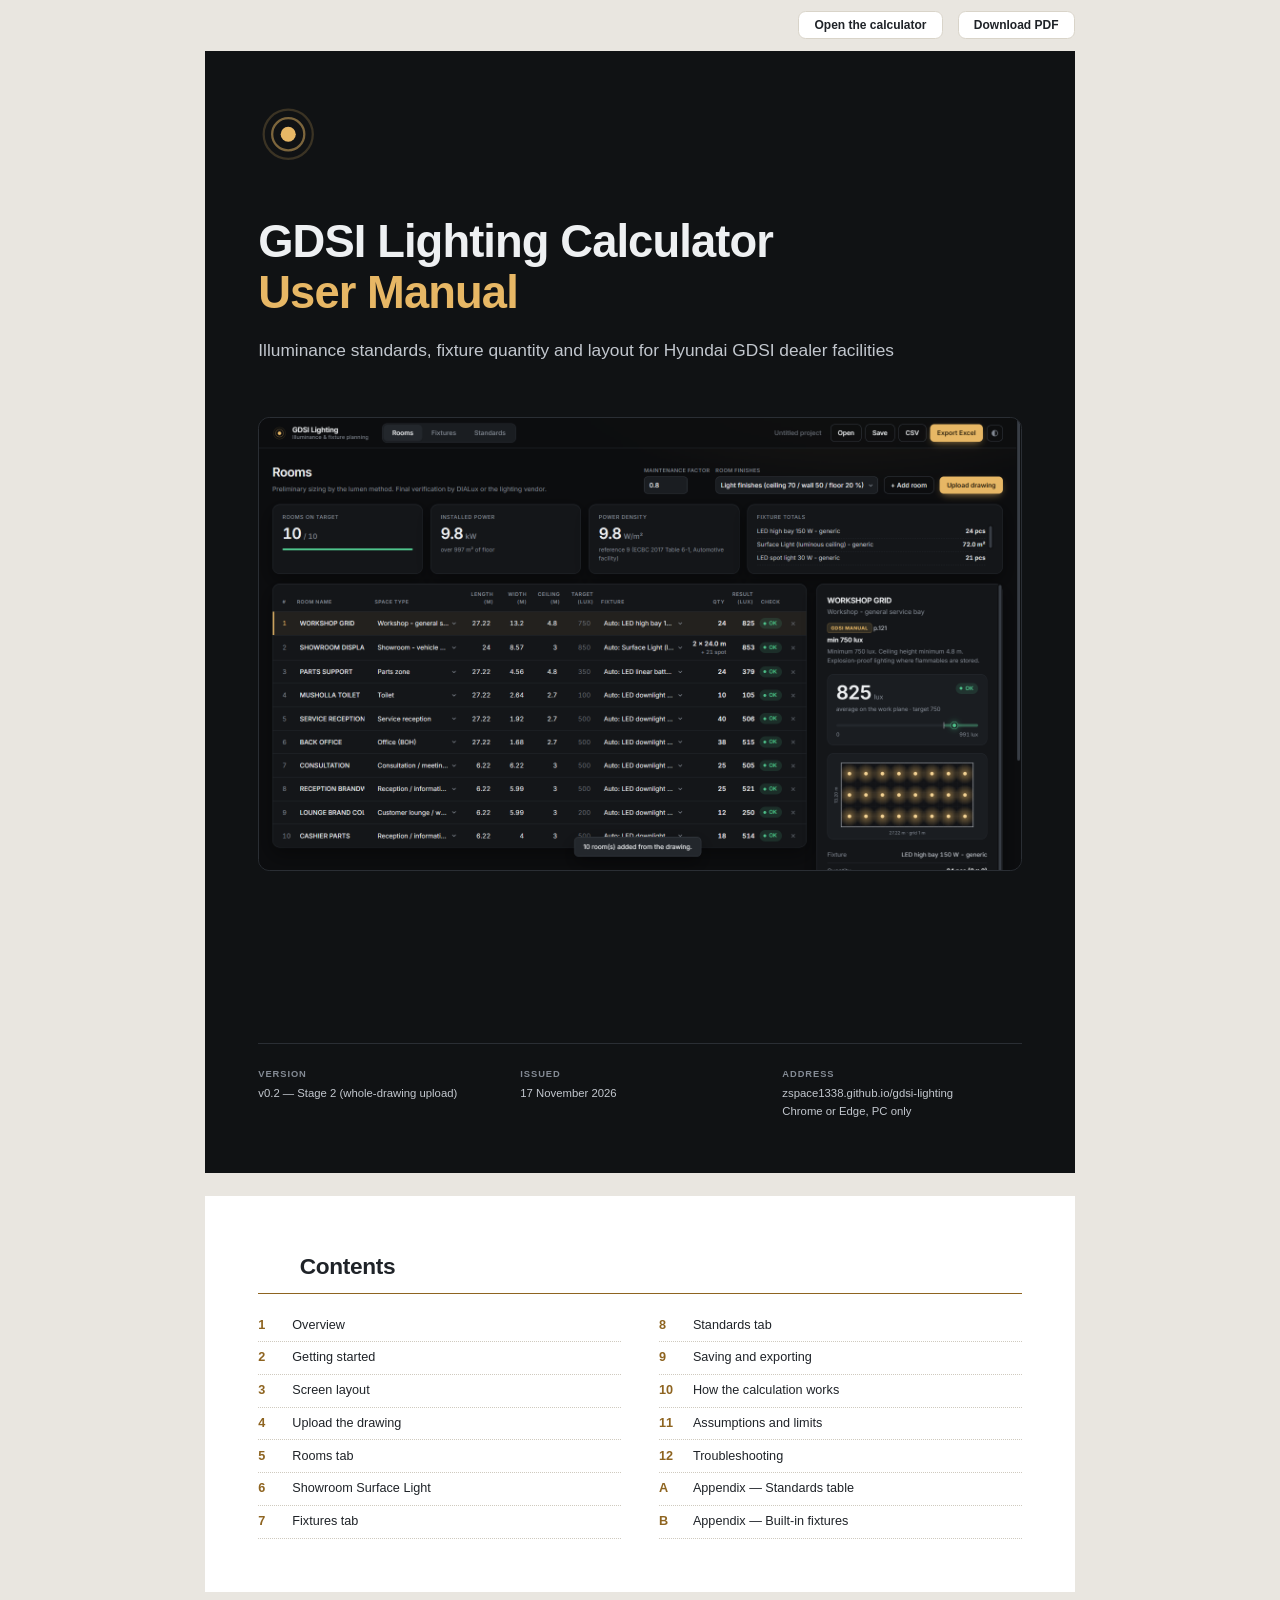
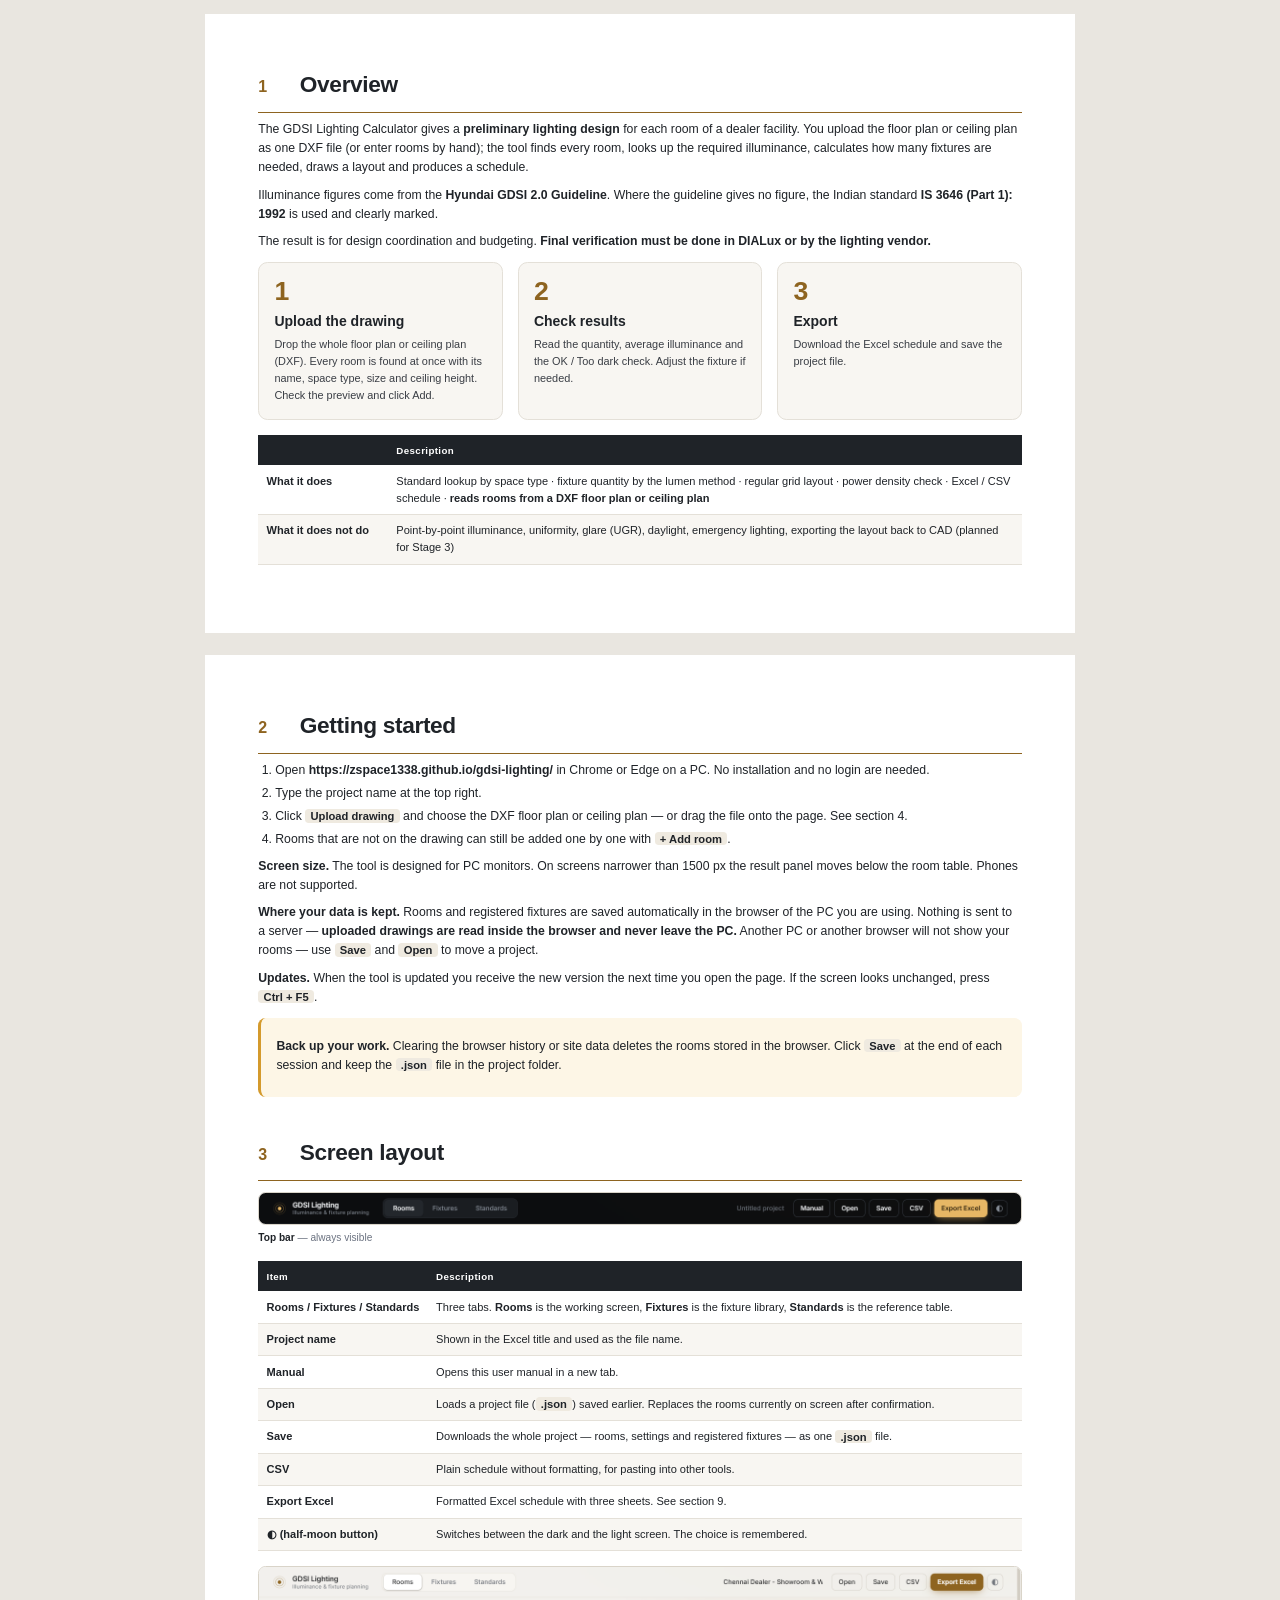
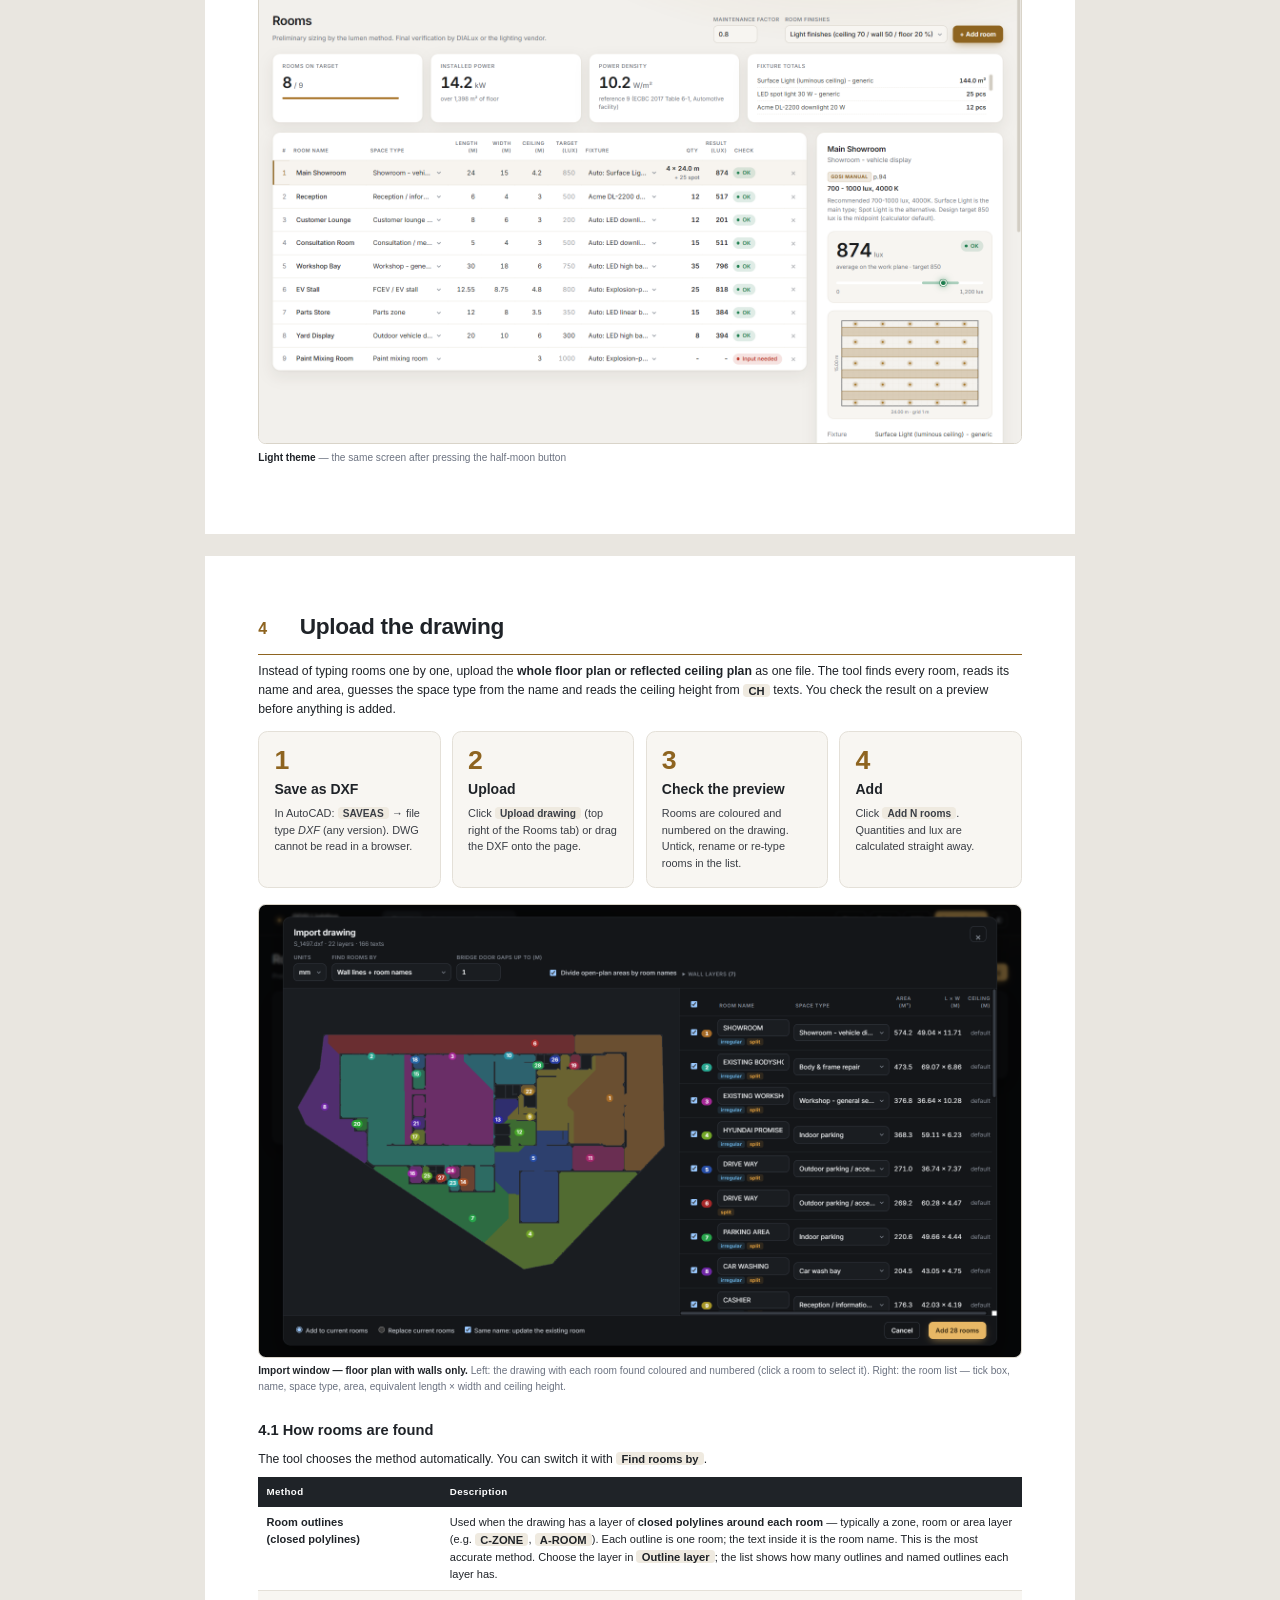
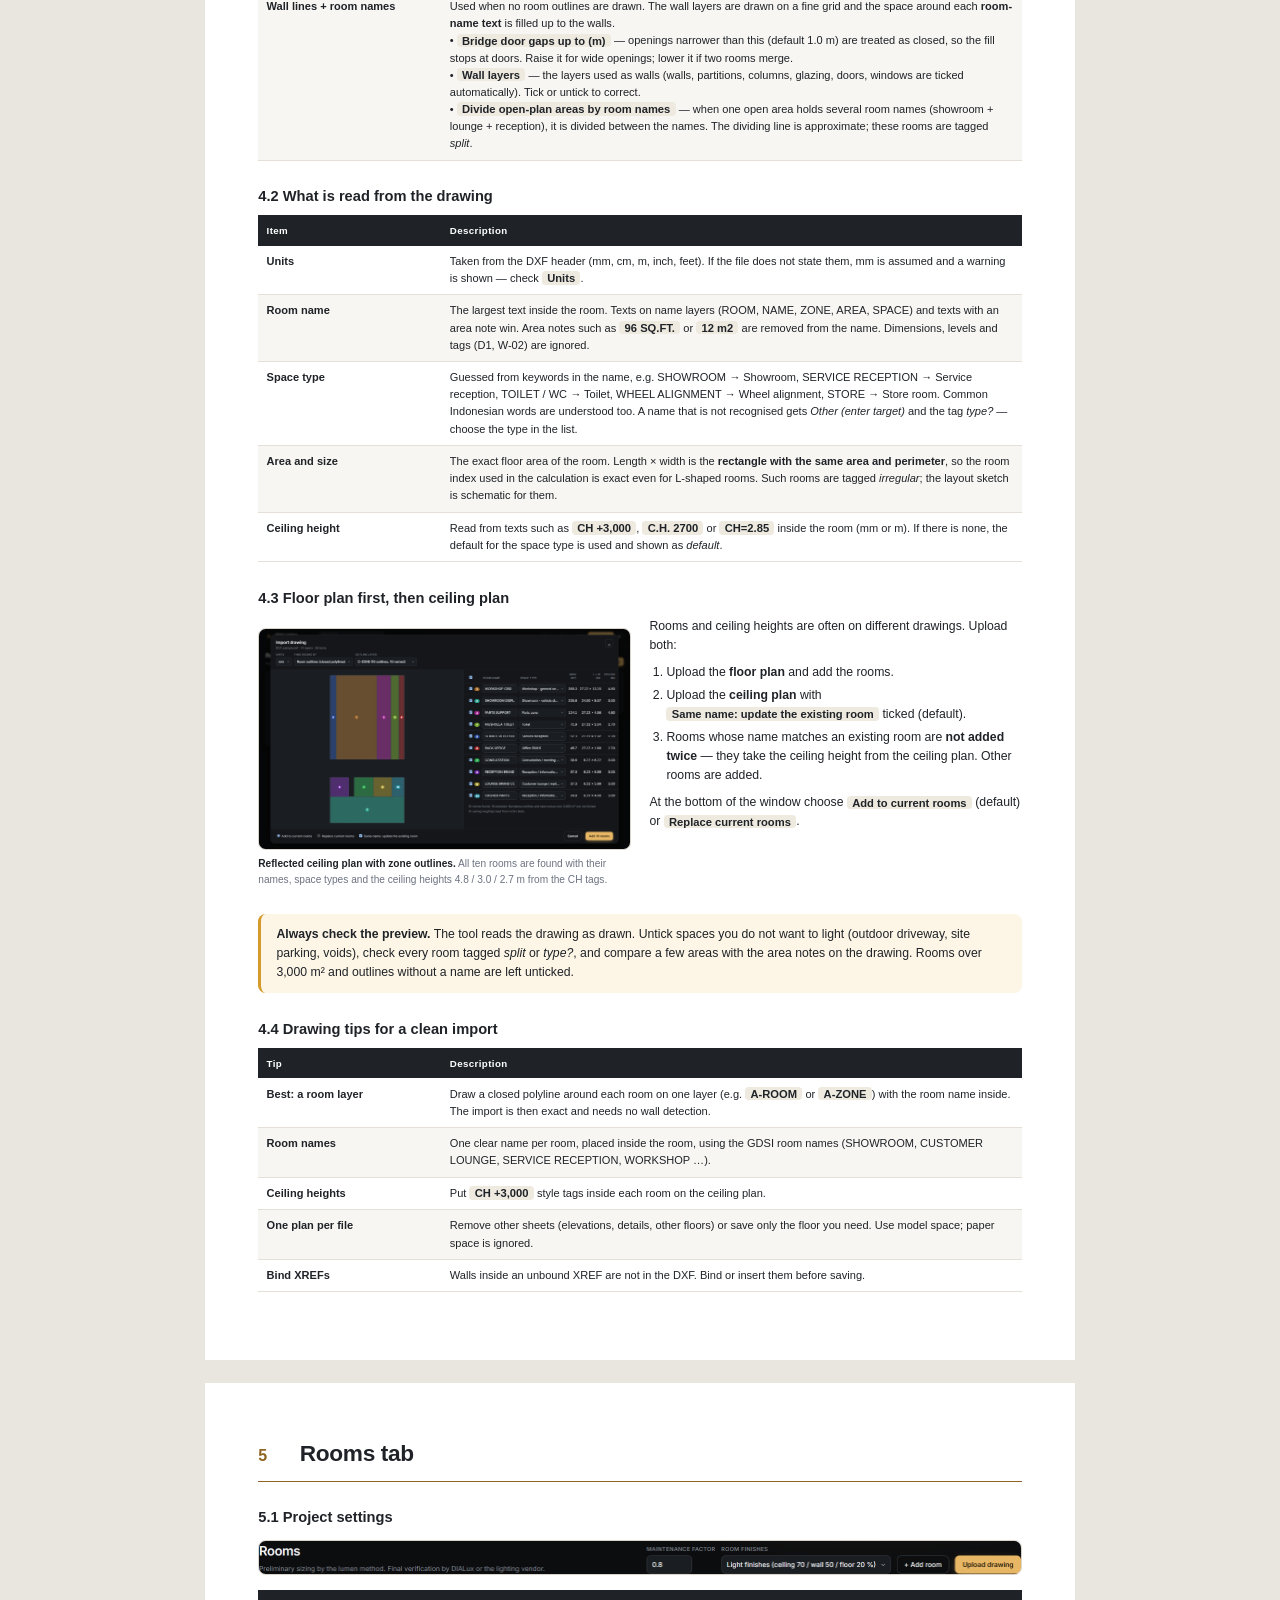
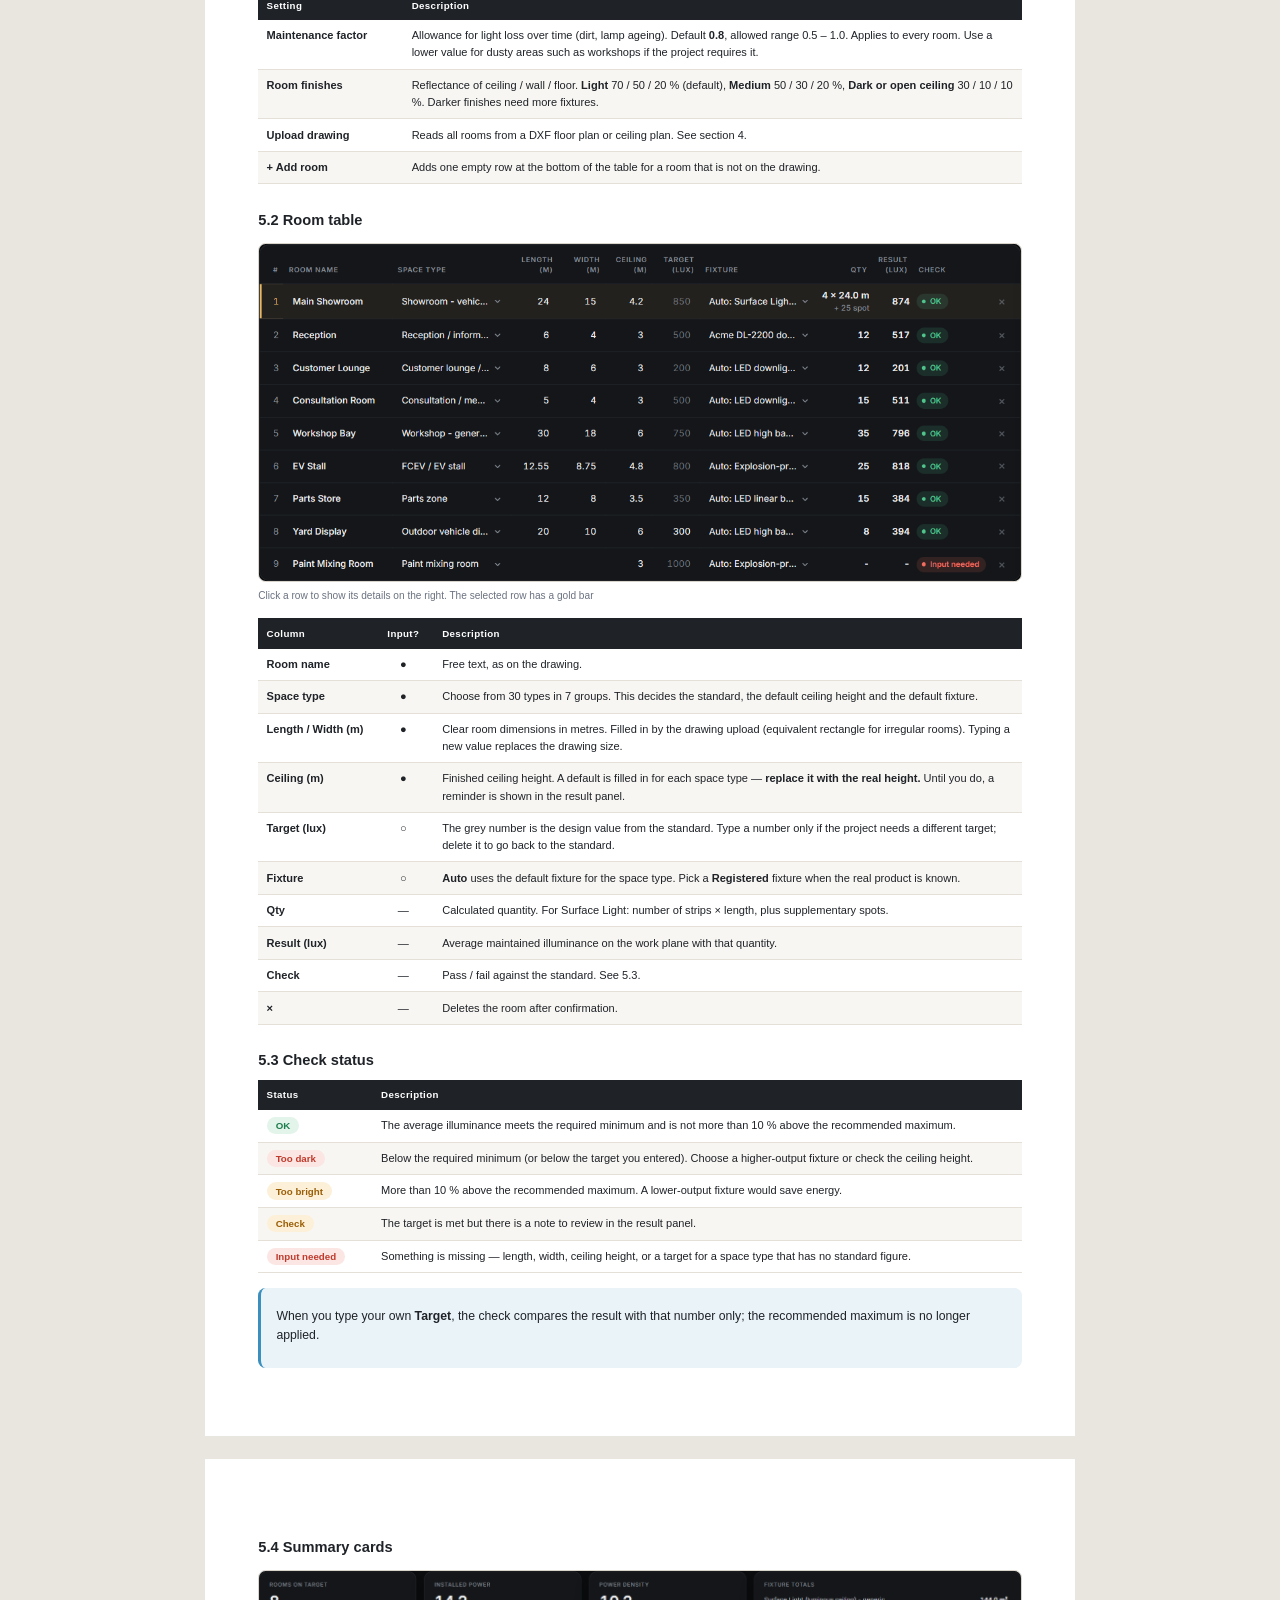
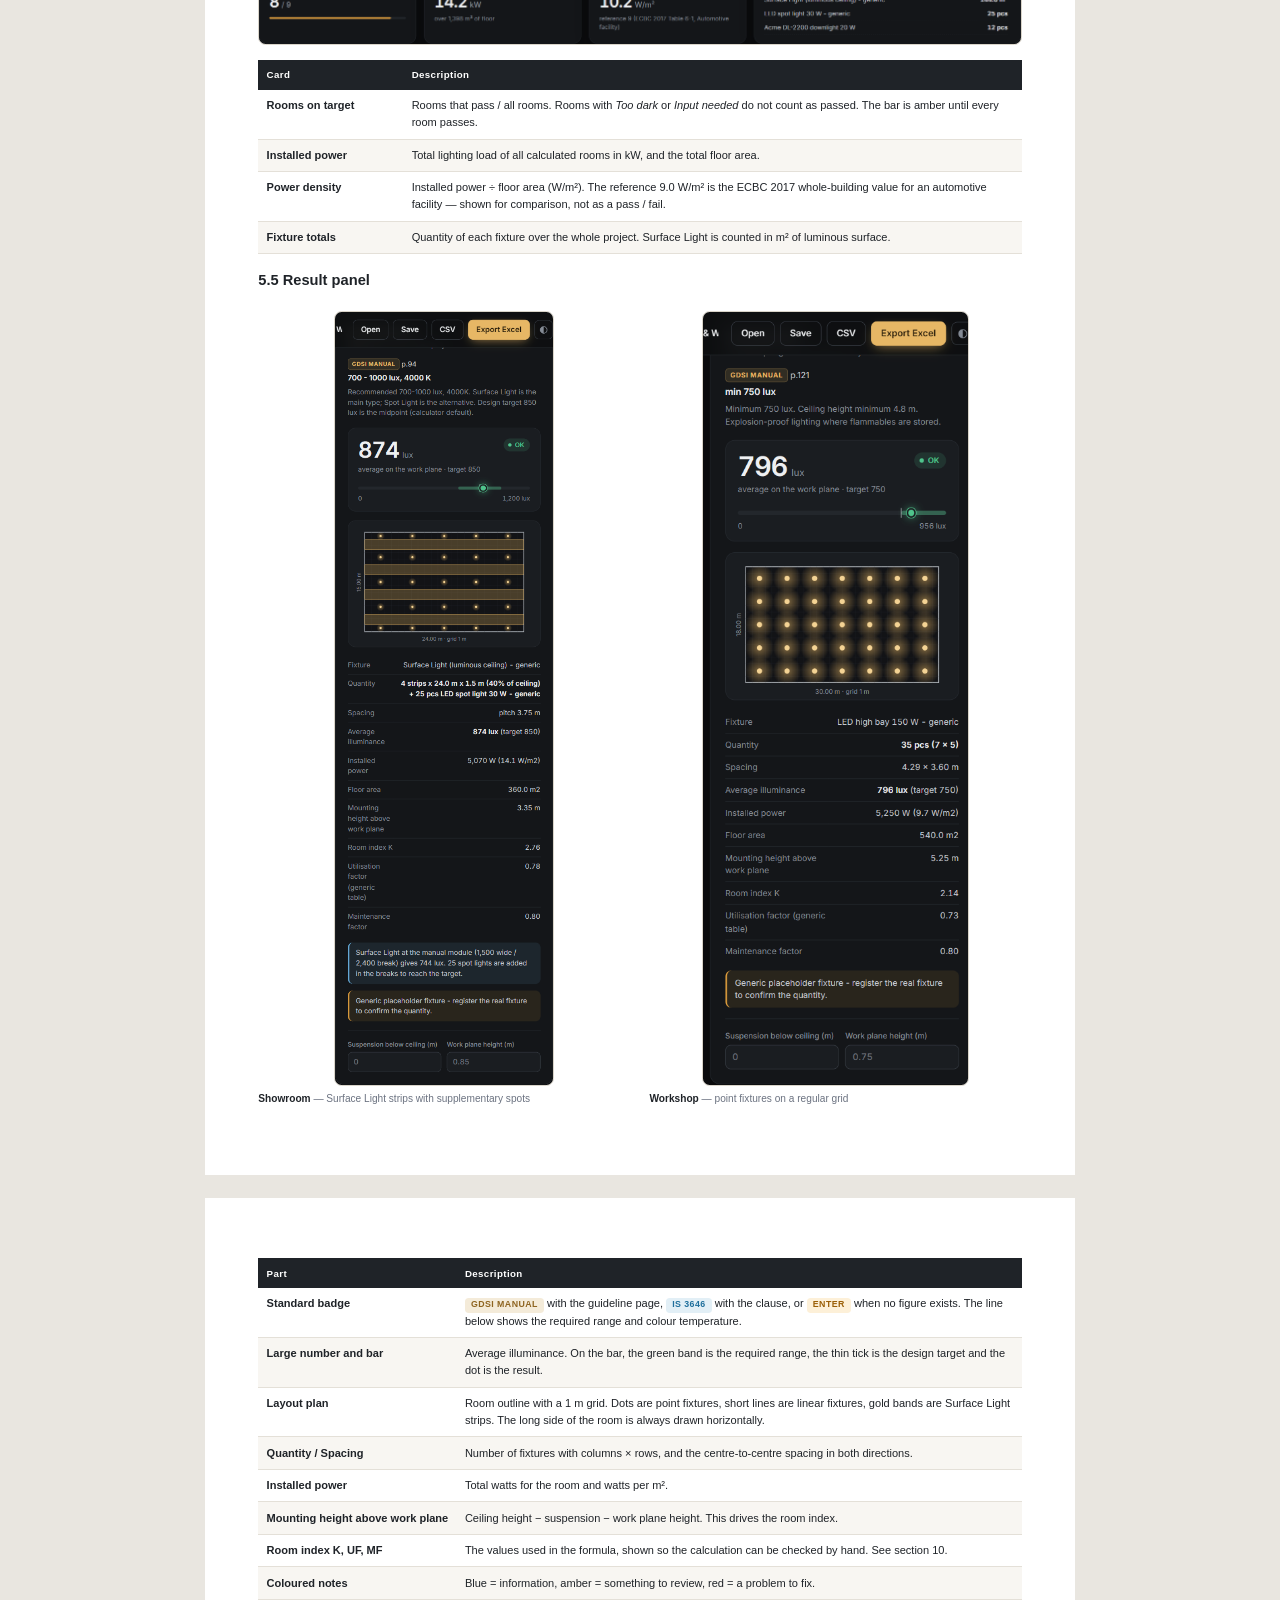
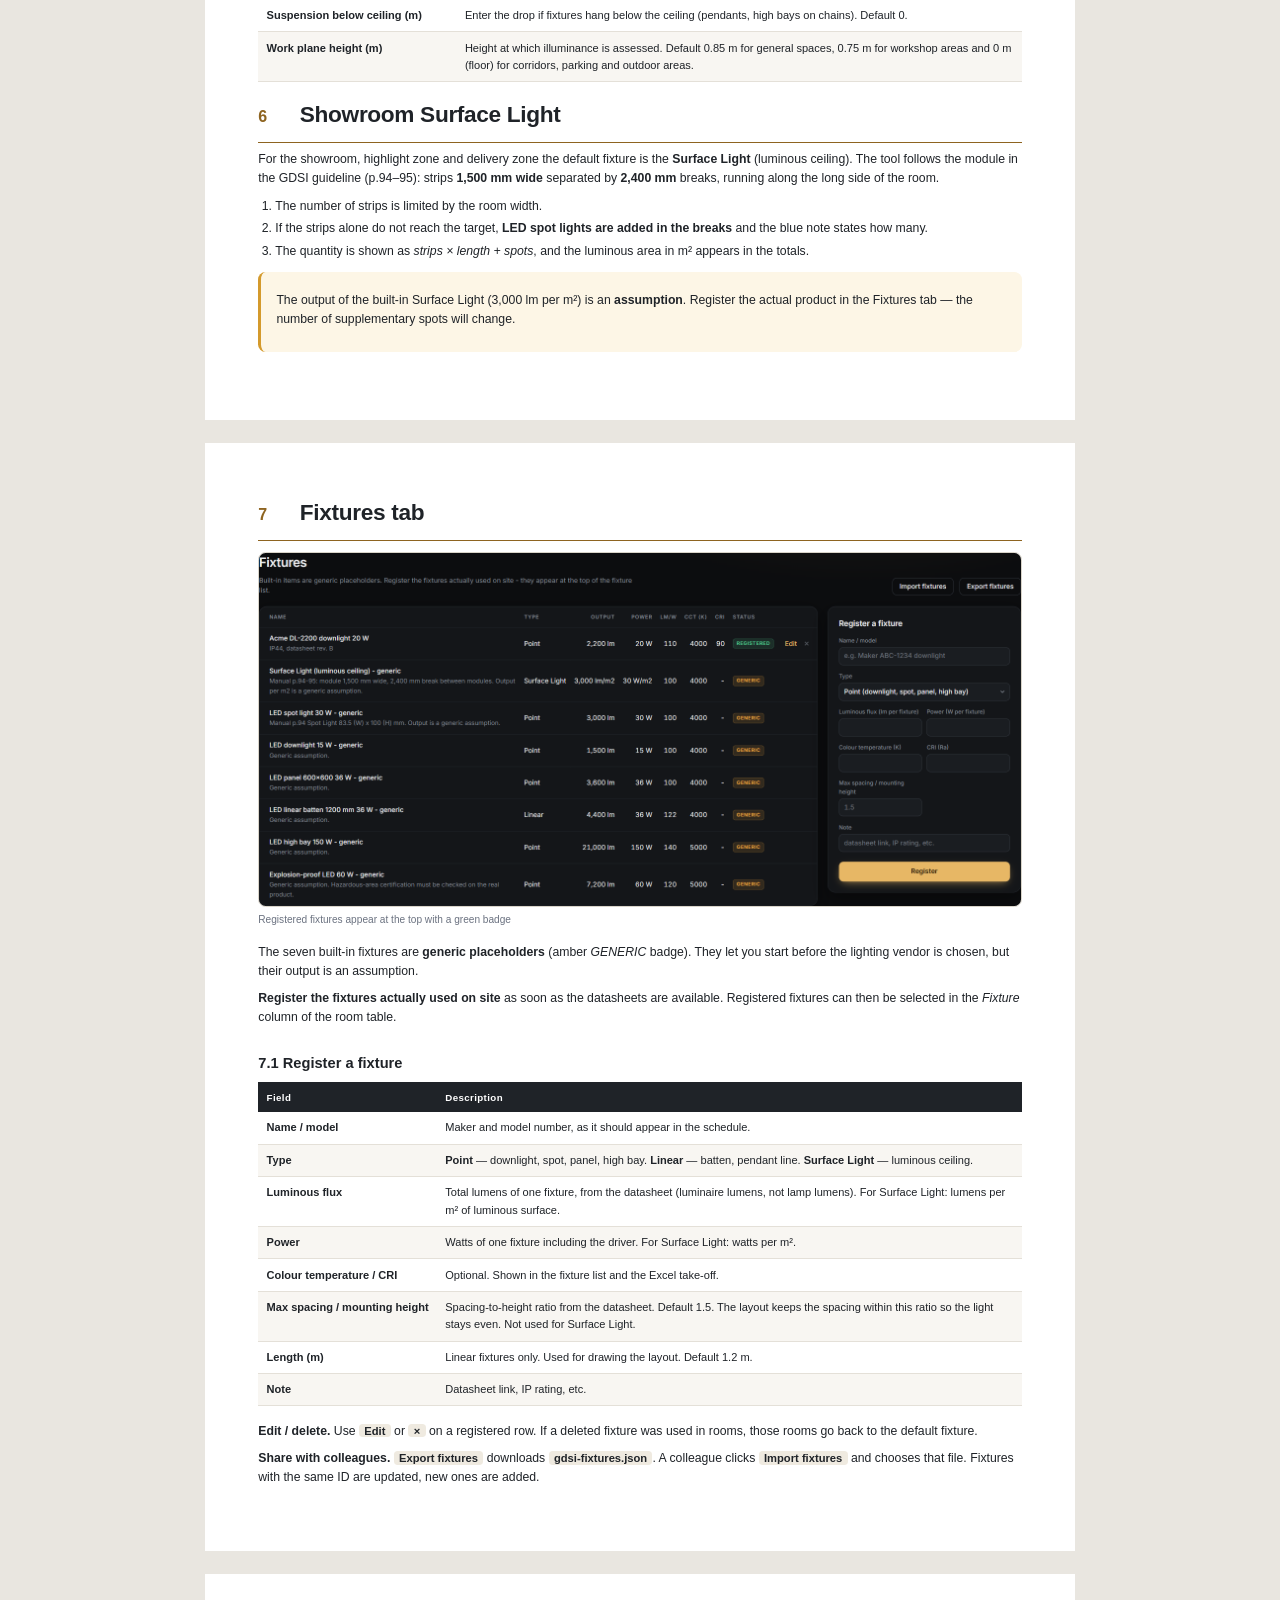
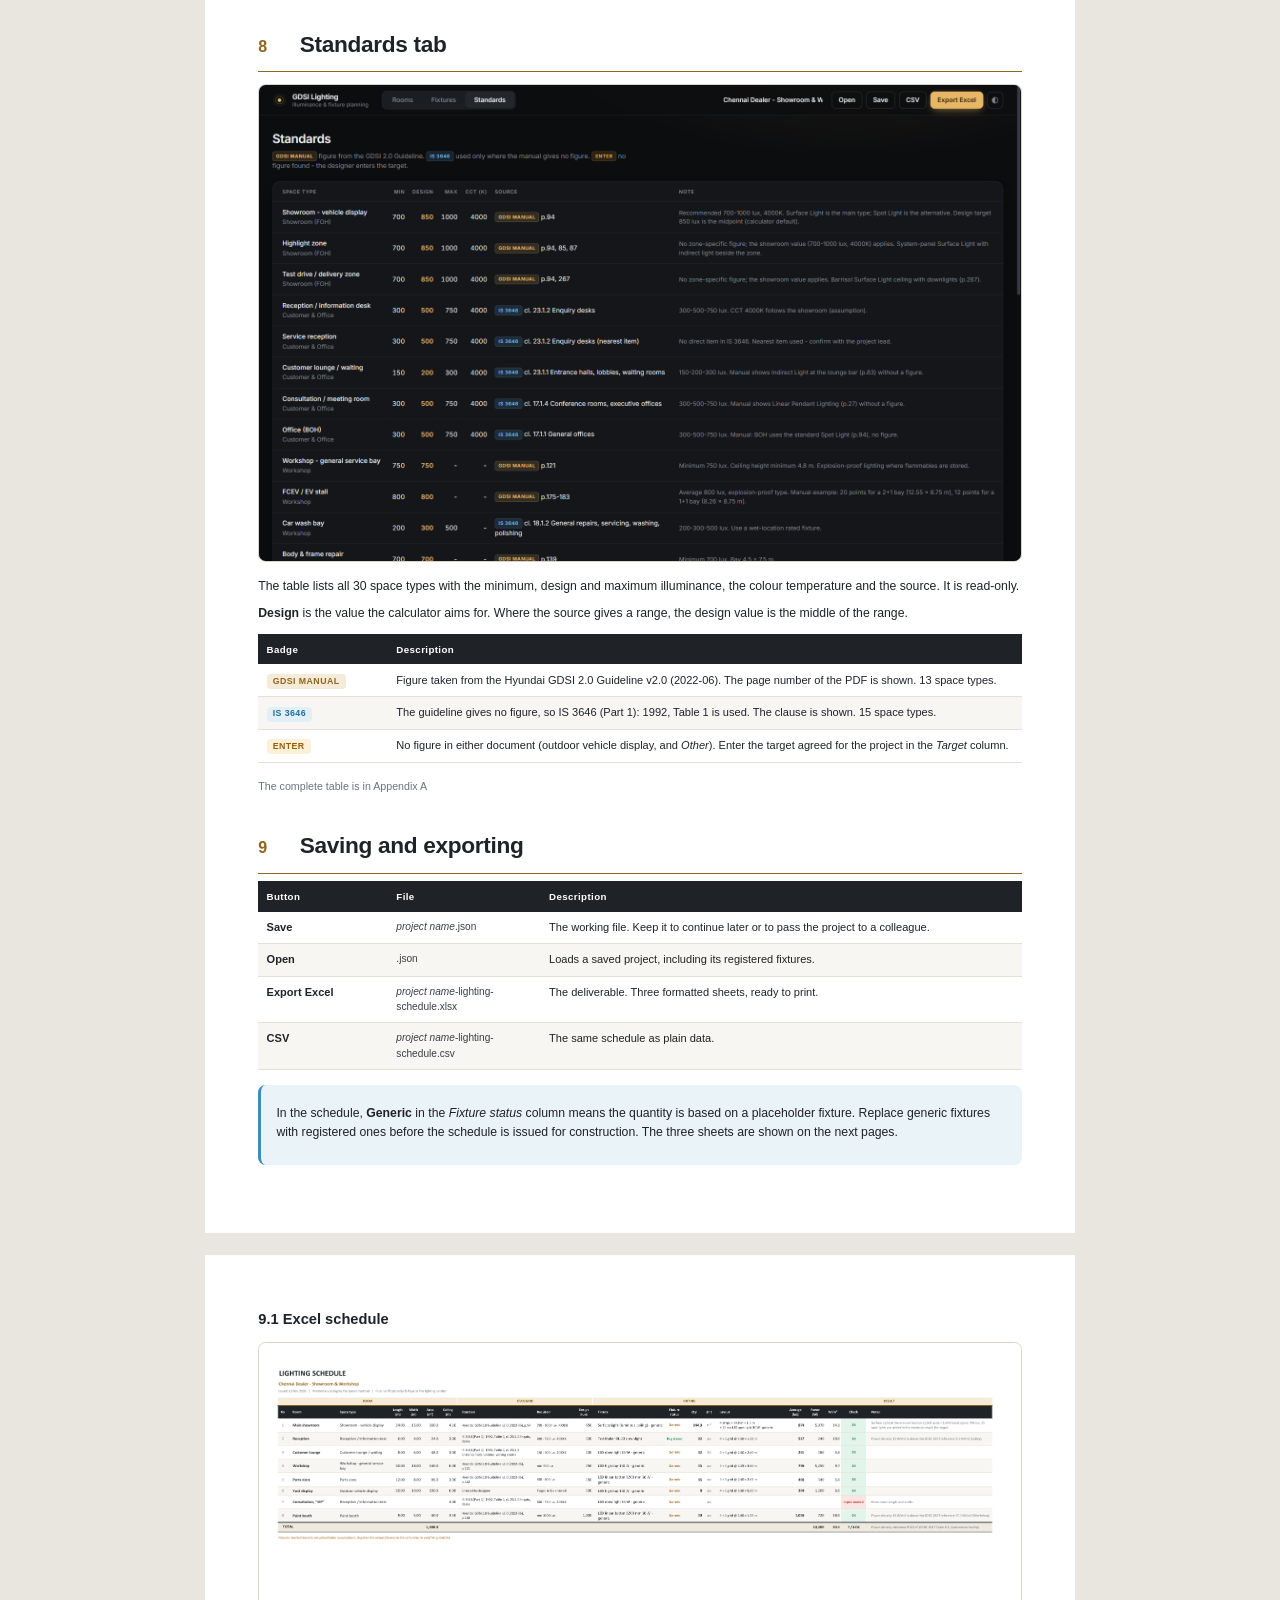
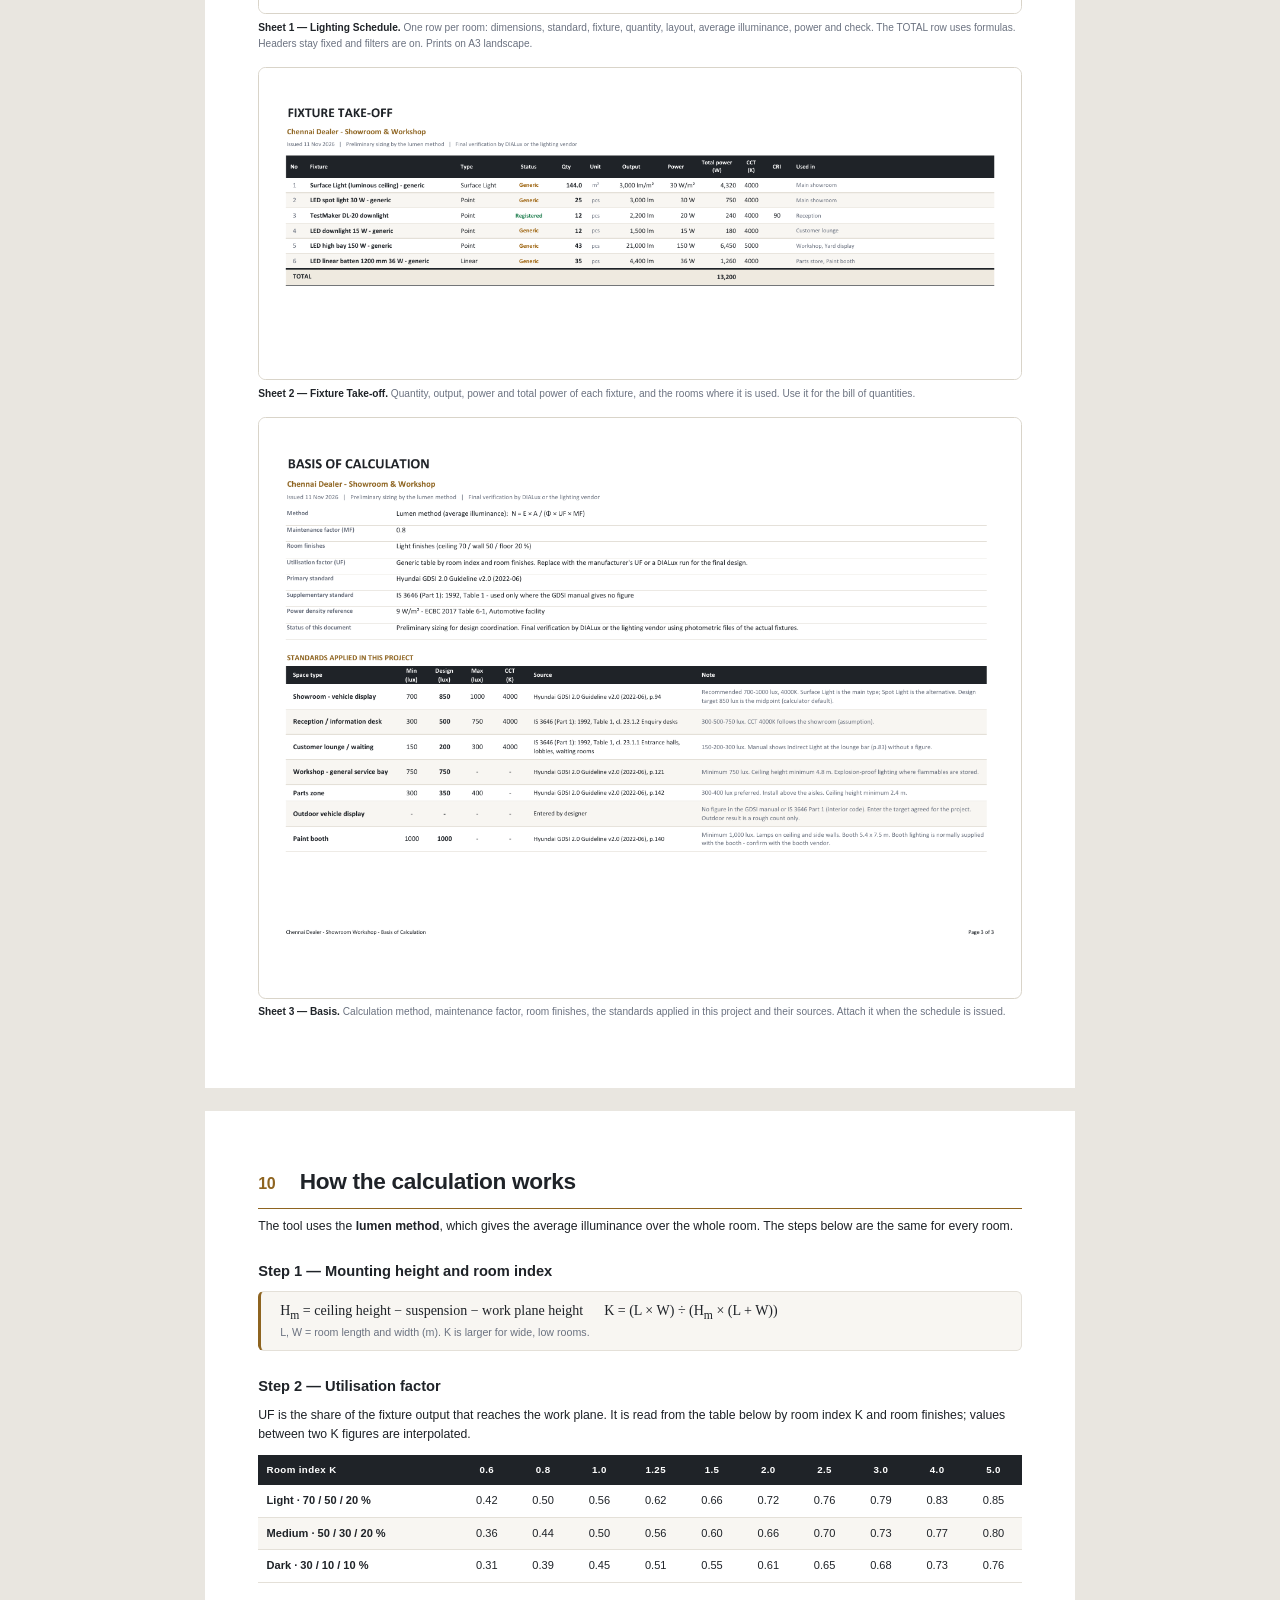
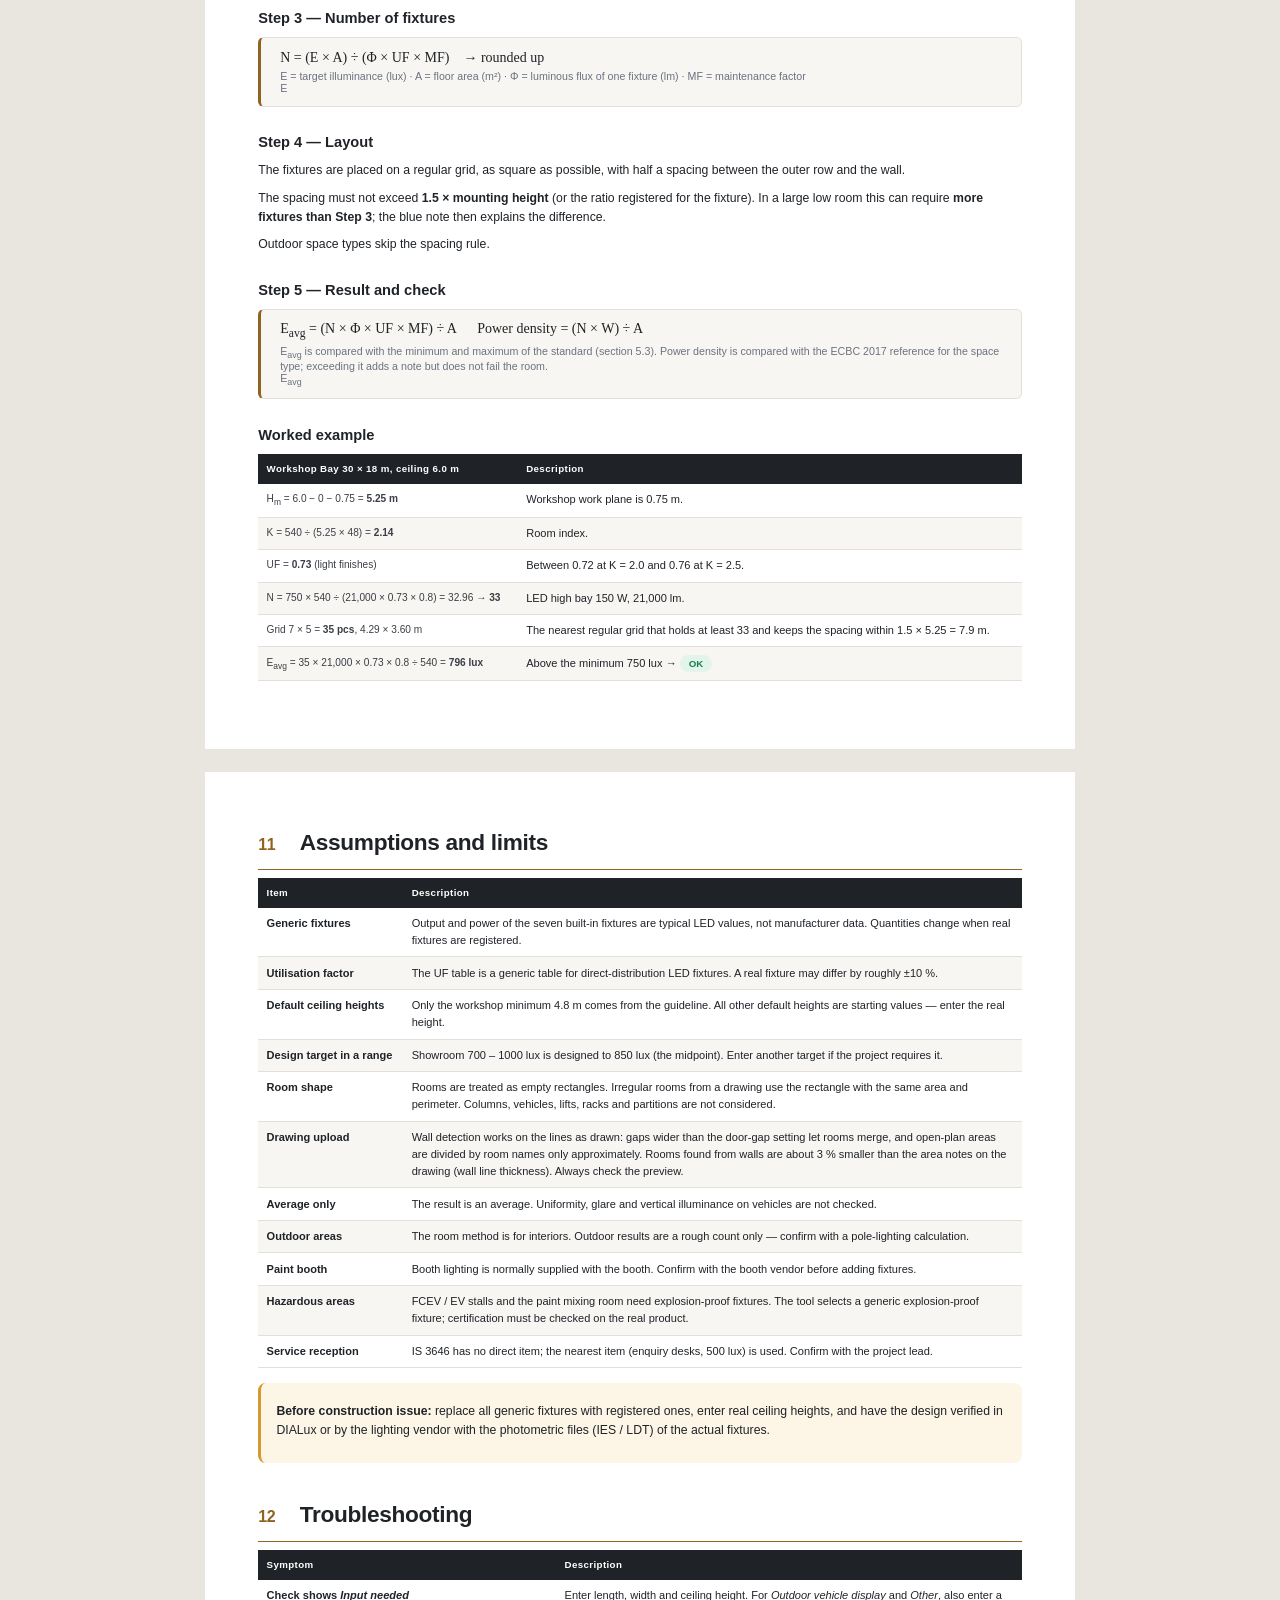
==== manual/index.html @ 489f2bd0 "Upload the whole floor plan or ceiling plan (DXF) instead of entering rooms one by one - js/dxf.js: " ====
<!DOCTYPE html>

<html lang="en">
<head>
<meta charset="utf-8"/>
<title>GDSI Lighting Calculator - User Manual</title>
<style>
@page { size: A4; margin: 17mm 14mm 17mm;
  @bottom-left { content: "GDSI Lighting Calculator  ·  User Manual"; font: 7.5pt "Segoe UI", "Malgun Gothic", sans-serif; color: #8a8f98; }
  @bottom-right { content: counter(page) " / " counter(pages); font: 7.5pt "Segoe UI", sans-serif; color: #8a8f98; } }
@page :first { margin: 0; @bottom-left { content: none; } @bottom-right { content: none; } }
@page wide { size: A4 landscape; margin: 14mm 14mm 16mm; }
section.wide { page: wide; }
h2 { break-after: avoid; }
.two { break-inside: avoid; justify-content: center; }
.two img { width: auto !important; max-width: 100%; max-height: 205mm; margin: 0 auto; }
#stdTable { font-size: 7.7pt; } #stdTable td { padding: 1.25mm 2mm; } #stdTable th { padding: 1.5mm 2mm; }
* { box-sizing: border-box; }
html { -webkit-print-color-adjust: exact; print-color-adjust: exact; }
body { margin: 0; font: 9.2pt/1.55 "Segoe UI", "Malgun Gothic", sans-serif; color: #1f2328; }
:root { --gold: #8e6420; --ink: #1f2328; --mute: #6b7280; --line: #e4e0d8; --paper: #f8f6f2; }

/* cover */
.cover { height: 297mm; padding: 26mm 20mm 20mm; background: #101214; color: #eef0f2; display: flex; flex-direction: column; break-after: page; }
.cover .logo { width: 16mm; height: 16mm; }
.cover h1 { font-size: 34pt; line-height: 1.12; font-weight: 600; letter-spacing: -.02em; margin: 14mm 0 0; }
.cover h1 span { display: block; color: #e7b765; }
.cover .sub { font-size: 13pt; color: #c2c7ce; margin-top: 5mm; }
.cover img { width: 100%; border-radius: 3mm; border: .3mm solid #2a2e34; margin-top: 14mm; }
.cover .meta { margin-top: auto; display: grid; grid-template-columns: repeat(3, 1fr); gap: 6mm; font-size: 8.5pt; color: #c2c7ce; border-top: .3mm solid #2a2e34; padding-top: 6mm; }
.cover .meta b { display: block; font-size: 7pt; letter-spacing: .1em; text-transform: uppercase; color: #848b95; font-weight: 600; margin-bottom: 1mm; }

/* structure */
section { break-before: page; }
section.flow { break-before: auto; }
h2 { font-size: 17pt; font-weight: 600; letter-spacing: -.015em; margin: 0 0 1.5mm; padding-bottom: 2.5mm; border-bottom: .5mm solid var(--gold); display: flex; align-items: baseline; gap: 3mm; }
h2 .n { color: var(--gold); font-size: 12pt; min-width: 8mm; }
h2 small { font-size: 11pt; font-weight: 500; color: var(--mute); }
h3 { font-size: 11pt; font-weight: 600; margin: 6.5mm 0 2mm; break-after: avoid; }
h3 small { font-weight: 500; color: var(--mute); margin-left: 1.5mm; }
p { margin: 0 0 2.2mm; }
.bi { display: grid; grid-template-columns: 1fr 1fr; gap: 0 7mm; margin: 2mm 0 3mm; }
.bi > div { min-width: 0; }
.bi .ko { border-left: .3mm solid var(--line); padding-left: 7mm; color: #2d3138; }
.tag { display: inline-block; font-size: 6.5pt; font-weight: 700; letter-spacing: .1em; color: var(--gold); margin-bottom: 1mm; }
ul, ol { margin: 0 0 2.2mm; padding-left: 4.5mm; } li { margin-bottom: 1mm; }
code, .ui { font: 600 8.4pt "Segoe UI", sans-serif; background: #efeae0; border-radius: 1mm; padding: .2mm 1.4mm; white-space: nowrap; }
.formula { font: 10.5pt "Cambria Math", Cambria, "Segoe UI", serif; background: var(--paper); border: .3mm solid var(--line); border-left: 1mm solid var(--gold); border-radius: 1.5mm; padding: 3mm 5mm; margin: 2mm 0 3mm; break-inside: avoid; }
.formula small { display: block; font: 8pt "Segoe UI", "Malgun Gothic", sans-serif; color: var(--mute); margin-top: 1.2mm; }

figure { margin: 3mm 0 4mm; break-inside: avoid; }
figure img { display: block; width: 100%; border-radius: 2mm; border: .3mm solid #d9d4c9; }
figcaption { font-size: 7.6pt; color: var(--mute); margin-top: 1.5mm; }
figcaption b { color: var(--ink); }
.two { display: grid; grid-template-columns: 1fr 1fr; gap: 5mm; align-items: start; }
.crop { overflow: hidden; border-radius: 2mm; border: .3mm solid #d9d4c9; } .crop img { border: 0; border-radius: 0; }

table { width: 100%; border-collapse: collapse; margin: 2mm 0 4mm; font-size: 8.3pt; }
th { text-align: left; background: var(--ink); color: #fff; font-size: 7.3pt; font-weight: 600; letter-spacing: .04em; padding: 2mm 2.2mm; vertical-align: bottom; }
td { padding: 1.9mm 2.2mm; border-bottom: .25mm solid var(--line); vertical-align: top; }
tr { break-inside: avoid; } thead { display: table-header-group; }
tbody tr:nth-child(even) td { background: var(--paper); }
td.k { font-weight: 600; white-space: nowrap; } td.c, th.c { text-align: center; white-space: nowrap; } td.s { font-size: 7.6pt; color: #3a3e45; }
.pill { display: inline-block; font-size: 7.3pt; font-weight: 700; border-radius: 3mm; padding: .3mm 2.4mm; white-space: nowrap; }
.ok { color: #1c7d4d; background: #e3f4ea; } .fail { color: #bf3a2c; background: #fbe6e3; } .warn { color: #9a5e06; background: #fdf0d8; }
.badge { display: inline-block; font-size: 6.6pt; font-weight: 700; letter-spacing: .05em; border-radius: 1mm; padding: .2mm 1.6mm; white-space: nowrap; }
.b-man { color: #8e6420; background: #f4ebd9; } .b-is { color: #1f6f9c; background: #e2eff6; } .b-no { color: #9a5e06; background: #fdf0d8; }

.note { border-radius: 2mm; padding: 3mm 4mm; margin: 3mm 0 4mm; background: #fdf6e6; border-left: 1mm solid #d49a2c; break-inside: avoid; }
.note.info { background: #eaf3f8; border-left-color: #3b8fbf; }
.note .bi { margin: 0; } .note .ko { border-left-color: rgba(0,0,0,.1); }
.steps { display: grid; grid-template-columns: repeat(3, 1fr); gap: 4mm; margin: 3mm 0 4mm; }
.step { border: .3mm solid var(--line); border-radius: 2.5mm; padding: 4mm; background: var(--paper); break-inside: avoid; }
.step .no { font-size: 20pt; font-weight: 600; color: var(--gold); line-height: 1; }
.step b { display: block; font-size: 10.5pt; margin: 1.5mm 0 1mm; } .step span { display: block; font-size: 8.2pt; color: #3a3e45; }
.toc { columns: 2; column-gap: 10mm; margin-top: 4mm; font-size: 9.5pt; }
.toc div { display: flex; gap: 3mm; padding: 1.6mm 0; border-bottom: .25mm dotted #cfcabf; break-inside: avoid; }
.toc b { color: var(--gold); min-width: 6mm; } .toc span { color: var(--mute); margin-left: auto; padding-left: 3mm; font-size: 8.4pt; text-align: right; }
.en { margin: 2mm 0 3mm; }
.step span .ui { display: inline; font-size: 7.6pt; }
.flow2 { display: grid; grid-template-columns: repeat(4, 1fr); gap: 3mm; margin: 3mm 0 4mm; }
@media screen { body { max-width: 230mm; margin: 0 auto; background: #e9e6e0; } section, .cover { background: #fff; padding: 14mm; margin: 0 0 6mm; } .cover { background: #101214; } .dl { position: sticky; top: 0; z-index: 9; display: flex; gap: 4mm; justify-content: flex-end; padding: 3mm 0; } .dl a { font: 600 9pt "Segoe UI", sans-serif; color: #1f2328; background: #fff; border: .3mm solid #d9d4c9; border-radius: 2mm; padding: 1.6mm 4mm; text-decoration: none; } }
@media print { .dl { display: none; } }
</style>
</head>
<body>
<div class="dl"><a href="../">Open the calculator</a><a href="GDSI_Lighting_Calculator_User_Manual_v0.2.pdf" download>Download PDF</a></div>
<div class="cover">
<svg class="logo" viewbox="0 0 32 32"><circle cx="16" cy="16" fill="none" r="13" stroke="#e7b765" stroke-opacity=".2" stroke-width="1.2"></circle><circle cx="16" cy="16" fill="none" r="8.5" stroke="#e7b765" stroke-opacity=".5" stroke-width="1.2"></circle><circle cx="16" cy="16" fill="#e7b765" r="4"></circle></svg>
<h1>GDSI Lighting Calculator<span>User Manual</span></h1>
<div class="sub">Illuminance standards, fixture quantity and layout for Hyundai GDSI dealer facilities</div>
<img alt="" src="img/13-after-import.png"/>
<div class="meta">
<div><b>Version</b>v0.2 — Stage 2 (whole-drawing upload)</div>
<div><b>Issued</b>17 November 2026</div>
<div><b>Address</b>zspace1338.github.io/gdsi-lighting<br/>Chrome or Edge, PC only</div>
</div>
</div>
<!-- CONTENTS -->
<section class="flow">
<h2><span class="n"></span>Contents </h2>
<div class="toc">
<div><b>1</b>Overview</div>
<div><b>2</b>Getting started</div>
<div><b>3</b>Screen layout</div>
<div><b>4</b>Upload the drawing</div>
<div><b>5</b>Rooms tab</div>
<div><b>6</b>Showroom Surface Light</div>
<div><b>7</b>Fixtures tab</div>
<div><b>8</b>Standards tab</div>
<div><b>9</b>Saving and exporting</div>
<div><b>10</b>How the calculation works</div>
<div><b>11</b>Assumptions and limits</div>
<div><b>12</b>Troubleshooting</div>
<div><b>A</b>Appendix — Standards table</div>
<div><b>B</b>Appendix — Built-in fixtures</div>
</div>
</section>
<section>
<h2><span class="n">1</span>Overview </h2>
<div class="en">
<div>
<p>The GDSI Lighting Calculator gives a <b>preliminary lighting design</b> for each room of a dealer facility. You upload the floor plan or ceiling plan as one DXF file (or enter rooms by hand); the tool finds every room, looks up the required illuminance, calculates how many fixtures are needed, draws a layout and produces a schedule.</p>
<p>Illuminance figures come from the <b>Hyundai GDSI 2.0 Guideline</b>. Where the guideline gives no figure, the Indian standard <b>IS 3646 (Part 1): 1992</b> is used and clearly marked.</p>
<p>The result is for design coordination and budgeting. <b>Final verification must be done in DIALux or by the lighting vendor.</b></p>
</div>

</div>
<div class="steps">
<div class="step"><div class="no">1</div><b>Upload the drawing</b><span>Drop the whole floor plan or ceiling plan (DXF). Every room is found at once with its name, space type, size and ceiling height. Check the preview and click Add.</span></div>
<div class="step"><div class="no">2</div><b>Check results</b><span>Read the quantity, average illuminance and the OK / Too dark check. Adjust the fixture if needed.</span></div>
<div class="step"><div class="no">3</div><b>Export</b><span>Download the Excel schedule and save the project file.</span></div>
</div>
<table>
<thead><tr><th style="width:17%"></th><th>Description</th></tr></thead>
<tbody>
<tr><td class="k">What it does</td><td>Standard lookup by space type · fixture quantity by the lumen method · regular grid layout · power density check · Excel / CSV schedule · <b>reads rooms from a DXF floor plan or ceiling plan</b></td></tr>
<tr><td class="k">What it does not do</td><td>Point-by-point illuminance, uniformity, glare (UGR), daylight, emergency lighting, exporting the layout back to CAD (planned for Stage 3)</td></tr>
</tbody>
</table>
</section>
<!-- 2 GETTING STARTED -->
<section>
<h2><span class="n">2</span>Getting started </h2>
<div class="en">
<div>
<ol>
<li>Open <b>https://zspace1338.github.io/gdsi-lighting/</b> in Chrome or Edge on a PC. No installation and no login are needed.</li>
<li>Type the project name at the top right.</li>
<li>Click <span class="ui">Upload drawing</span> and choose the DXF floor plan or ceiling plan — or drag the file onto the page. See section 4.</li>
<li>Rooms that are not on the drawing can still be added one by one with <span class="ui">+ Add room</span>.</li>
</ol>
<p><b>Screen size.</b> The tool is designed for PC monitors. On screens narrower than 1500 px the result panel moves below the room table. Phones are not supported.</p>
<p><b>Where your data is kept.</b> Rooms and registered fixtures are saved automatically in the browser of the PC you are using. Nothing is sent to a server — <b>uploaded drawings are read inside the browser and never leave the PC.</b> Another PC or another browser will not show your rooms — use <span class="ui">Save</span> and <span class="ui">Open</span> to move a project.</p>
<p><b>Updates.</b> When the tool is updated you receive the new version the next time you open the page. If the screen looks unchanged, press <span class="ui">Ctrl + F5</span>.</p>
</div>

</div>
<div class="note">
<div class="en">
<div><b>Back up your work.</b> Clearing the browser history or site data deletes the rooms stored in the browser. Click <span class="ui">Save</span> at the end of each session and keep the <code>.json</code> file in the project folder.</div>

</div>
</div>
<h2 style="margin-top:10mm"><span class="n">3</span>Screen layout </h2>
<figure><img alt="" src="img/02-header.png"/><figcaption><b>Top bar</b> — always visible</figcaption></figure>
<table>
<thead><tr><th style="width:19%">Item</th><th>Description</th></tr></thead>
<tbody>
<tr><td class="k">Rooms / Fixtures / Standards</td><td>Three tabs. <b>Rooms</b> is the working screen, <b>Fixtures</b> is the fixture library, <b>Standards</b> is the reference table.</td></tr>
<tr><td class="k">Project name</td><td>Shown in the Excel title and used as the file name.</td></tr>
<tr><td class="k">Manual</td><td>Opens this user manual in a new tab.</td></tr>
<tr><td class="k">Open</td><td>Loads a project file (<code>.json</code>) saved earlier. Replaces the rooms currently on screen after confirmation.</td></tr>
<tr><td class="k">Save</td><td>Downloads the whole project — rooms, settings and registered fixtures — as one <code>.json</code> file.</td></tr>
<tr><td class="k">CSV</td><td>Plain schedule without formatting, for pasting into other tools.</td></tr>
<tr><td class="k">Export Excel</td><td>Formatted Excel schedule with three sheets. See section 9.</td></tr>
<tr><td class="k">◐ (half-moon button)</td><td>Switches between the dark and the light screen. The choice is remembered.</td></tr>
</tbody>
</table>
<figure><img alt="" src="img/10-light.png"/><figcaption><b>Light theme</b> — the same screen after pressing the half-moon button</figcaption></figure>
</section>

<!-- 4 UPLOAD THE DRAWING -->
<section>
<h2><span class="n">4</span>Upload the drawing </h2>
<div class="en">
<p>Instead of typing rooms one by one, upload the <b>whole floor plan or reflected ceiling plan</b> as one file. The tool finds every room, reads its name and area, guesses the space type from the name and reads the ceiling height from <code>CH</code> texts. You check the result on a preview before anything is added.</p>
</div>
<div class="flow2">
<div class="step"><div class="no">1</div><b>Save as DXF</b><span>In AutoCAD: <span class="ui">SAVEAS</span> → file type <i>DXF</i> (any version). DWG cannot be read in a browser.</span></div>
<div class="step"><div class="no">2</div><b>Upload</b><span>Click <span class="ui">Upload drawing</span> (top right of the Rooms tab) or drag the DXF onto the page.</span></div>
<div class="step"><div class="no">3</div><b>Check the preview</b><span>Rooms are coloured and numbered on the drawing. Untick, rename or re-type rooms in the list.</span></div>
<div class="step"><div class="no">4</div><b>Add</b><span>Click <span class="ui">Add N rooms</span>. Quantities and lux are calculated straight away.</span></div>
</div>
<figure><img alt="" src="img/11-import-plan.png"/><figcaption><b>Import window — floor plan with walls only.</b> Left: the drawing with each room found coloured and numbered (click a room to select it). Right: the room list — tick box, name, space type, area, equivalent length × width and ceiling height.</figcaption></figure>

<h3>4.1 How rooms are found</h3>
<p>The tool chooses the method automatically. You can switch it with <span class="ui">Find rooms by</span>.</p>
<table>
<thead><tr><th style="width:24%">Method</th><th>Description</th></tr></thead>
<tbody>
<tr><td class="k">Room outlines<br/>(closed polylines)</td><td>Used when the drawing has a layer of <b>closed polylines around each room</b> — typically a zone, room or area layer (e.g. <code>C-ZONE</code>, <code>A-ROOM</code>). Each outline is one room; the text inside it is the room name. This is the most accurate method. Choose the layer in <span class="ui">Outline layer</span>; the list shows how many outlines and named outlines each layer has.</td></tr>
<tr><td class="k">Wall lines + room names</td><td>Used when no room outlines are drawn. The wall layers are drawn on a fine grid and the space around each <b>room-name text</b> is filled up to the walls.<br/>• <span class="ui">Bridge door gaps up to (m)</span> — openings narrower than this (default 1.0 m) are treated as closed, so the fill stops at doors. Raise it for wide openings; lower it if two rooms merge.<br/>• <span class="ui">Wall layers</span> — the layers used as walls (walls, partitions, columns, glazing, doors, windows are ticked automatically). Tick or untick to correct.<br/>• <span class="ui">Divide open-plan areas by room names</span> — when one open area holds several room names (showroom + lounge + reception), it is divided between the names. The dividing line is approximate; these rooms are tagged <i>split</i>.</td></tr>
</tbody>
</table>

<h3>4.2 What is read from the drawing</h3>
<table>
<thead><tr><th style="width:24%">Item</th><th>Description</th></tr></thead>
<tbody>
<tr><td class="k">Units</td><td>Taken from the DXF header (mm, cm, m, inch, feet). If the file does not state them, mm is assumed and a warning is shown — check <span class="ui">Units</span>.</td></tr>
<tr><td class="k">Room name</td><td>The largest text inside the room. Texts on name layers (ROOM, NAME, ZONE, AREA, SPACE) and texts with an area note win. Area notes such as <code>96 SQ.FT.</code> or <code>12 m2</code> are removed from the name. Dimensions, levels and tags (D1, W-02) are ignored.</td></tr>
<tr><td class="k">Space type</td><td>Guessed from keywords in the name, e.g. SHOWROOM → Showroom, SERVICE RECEPTION → Service reception, TOILET / WC → Toilet, WHEEL ALIGNMENT → Wheel alignment, STORE → Store room. Common Indonesian words are understood too. A name that is not recognised gets <i>Other (enter target)</i> and the tag <i>type?</i> — choose the type in the list.</td></tr>
<tr><td class="k">Area and size</td><td>The exact floor area of the room. Length × width is the <b>rectangle with the same area and perimeter</b>, so the room index used in the calculation is exact even for L-shaped rooms. Such rooms are tagged <i>irregular</i>; the layout sketch is schematic for them.</td></tr>
<tr><td class="k">Ceiling height</td><td>Read from texts such as <code>CH +3,000</code>, <code>C.H. 2700</code> or <code>CH=2.85</code> inside the room (mm or m). If there is none, the default for the space type is used and shown as <i>default</i>.</td></tr>
</tbody>
</table>

<h3>4.3 Floor plan first, then ceiling plan</h3>
<div class="two">
<figure><img alt="" src="img/12-import-rcp.png"/><figcaption><b>Reflected ceiling plan with zone outlines.</b> All ten rooms are found with their names, space types and the ceiling heights 4.8 / 3.0 / 2.7 m from the CH tags.</figcaption></figure>
<div>
<p>Rooms and ceiling heights are often on different drawings. Upload both:</p>
<ol>
<li>Upload the <b>floor plan</b> and add the rooms.</li>
<li>Upload the <b>ceiling plan</b> with <span class="ui">Same name: update the existing room</span> ticked (default).</li>
<li>Rooms whose name matches an existing room are <b>not added twice</b> — they take the ceiling height from the ceiling plan. Other rooms are added.</li>
</ol>
<p>At the bottom of the window choose <span class="ui">Add to current rooms</span> (default) or <span class="ui">Replace current rooms</span>.</p>
</div>
</div>
<div class="note">
<b>Always check the preview.</b> The tool reads the drawing as drawn. Untick spaces you do not want to light (outdoor driveway, site parking, voids), check every room tagged <i>split</i> or <i>type?</i>, and compare a few areas with the area notes on the drawing. Rooms over 3,000 m² and outlines without a name are left unticked.
</div>

<h3>4.4 Drawing tips for a clean import</h3>
<table>
<thead><tr><th style="width:24%">Tip</th><th>Description</th></tr></thead>
<tbody>
<tr><td class="k">Best: a room layer</td><td>Draw a closed polyline around each room on one layer (e.g. <code>A-ROOM</code> or <code>A-ZONE</code>) with the room name inside. The import is then exact and needs no wall detection.</td></tr>
<tr><td class="k">Room names</td><td>One clear name per room, placed inside the room, using the GDSI room names (SHOWROOM, CUSTOMER LOUNGE, SERVICE RECEPTION, WORKSHOP …).</td></tr>
<tr><td class="k">Ceiling heights</td><td>Put <code>CH +3,000</code> style tags inside each room on the ceiling plan.</td></tr>
<tr><td class="k">One plan per file</td><td>Remove other sheets (elevations, details, other floors) or save only the floor you need. Use model space; paper space is ignored.</td></tr>
<tr><td class="k">Bind XREFs</td><td>Walls inside an unbound XREF are not in the DXF. Bind or insert them before saving.</td></tr>
</tbody>
</table>
</section>
<!-- 4 ROOMS -->
<section>
<h2><span class="n">5</span>Rooms tab </h2>
<h3>5.1 Project settings </h3>
<figure><img alt="" src="img/03-controls.png"/></figure>
<table>
<thead><tr><th style="width:19%">Setting</th><th>Description</th></tr></thead>
<tbody>
<tr><td class="k">Maintenance factor</td><td>Allowance for light loss over time (dirt, lamp ageing). Default <b>0.8</b>, allowed range 0.5 – 1.0. Applies to every room. Use a lower value for dusty areas such as workshops if the project requires it.</td></tr>
<tr><td class="k">Room finishes</td><td>Reflectance of ceiling / wall / floor. <b>Light</b> 70 / 50 / 20 % (default), <b>Medium</b> 50 / 30 / 20 %, <b>Dark or open ceiling</b> 30 / 10 / 10 %. Darker finishes need more fixtures.</td></tr>
<tr><td class="k">Upload drawing</td><td>Reads all rooms from a DXF floor plan or ceiling plan. See section 4.</td></tr>
<tr><td class="k">+ Add room</td><td>Adds one empty row at the bottom of the table for a room that is not on the drawing.</td></tr>
</tbody>
</table>
<h3>5.2 Room table </h3>
<figure><img alt="" src="img/05-table.png"/><figcaption>Click a row to show its details on the right. The selected row has a gold bar</figcaption></figure>
<table>
<thead><tr><th style="width:15%">Column</th><th class="c" style="width:8%">Input?</th><th>Description</th></tr></thead>
<tbody>
<tr><td class="k">Room name</td><td class="c">●</td><td>Free text, as on the drawing.</td></tr>
<tr><td class="k">Space type</td><td class="c">●</td><td>Choose from 30 types in 7 groups. This decides the standard, the default ceiling height and the default fixture.</td></tr>
<tr><td class="k">Length / Width (m)</td><td class="c">●</td><td>Clear room dimensions in metres. Filled in by the drawing upload (equivalent rectangle for irregular rooms). Typing a new value replaces the drawing size.</td></tr>
<tr><td class="k">Ceiling (m)</td><td class="c">●</td><td>Finished ceiling height. A default is filled in for each space type — <b>replace it with the real height.</b> Until you do, a reminder is shown in the result panel.</td></tr>
<tr><td class="k">Target (lux)</td><td class="c">○</td><td>The grey number is the design value from the standard. Type a number only if the project needs a different target; delete it to go back to the standard.</td></tr>
<tr><td class="k">Fixture</td><td class="c">○</td><td><b>Auto</b> uses the default fixture for the space type. Pick a <b>Registered</b> fixture when the real product is known.</td></tr>
<tr><td class="k">Qty</td><td class="c">—</td><td>Calculated quantity. For Surface Light: number of strips × length, plus supplementary spots.</td></tr>
<tr><td class="k">Result (lux)</td><td class="c">—</td><td>Average maintained illuminance on the work plane with that quantity.</td></tr>
<tr><td class="k">Check</td><td class="c">—</td><td>Pass / fail against the standard. See 5.3.</td></tr>
<tr><td class="k">×</td><td class="c">—</td><td>Deletes the room after confirmation.</td></tr>
</tbody>
</table>
<h3>5.3 Check status </h3>
<table>
<thead><tr><th style="width:15%">Status</th><th>Description</th></tr></thead>
<tbody>
<tr><td><span class="pill ok">OK</span></td><td>The average illuminance meets the required minimum and is not more than 10 % above the recommended maximum.</td></tr>
<tr><td><span class="pill fail">Too dark</span></td><td>Below the required minimum (or below the target you entered). Choose a higher-output fixture or check the ceiling height.</td></tr>
<tr><td><span class="pill warn">Too bright</span></td><td>More than 10 % above the recommended maximum. A lower-output fixture would save energy.</td></tr>
<tr><td><span class="pill warn">Check</span></td><td>The target is met but there is a note to review in the result panel.</td></tr>
<tr><td><span class="pill fail">Input needed</span></td><td>Something is missing — length, width, ceiling height, or a target for a space type that has no standard figure.</td></tr>
</tbody>
</table>
<div class="note info">
<div class="en">
<div>When you type your own <b>Target</b>, the check compares the result with that number only; the recommended maximum is no longer applied.</div>

</div>
</div>
</section>
<section class="flow">
<h3>5.4 Summary cards </h3>
<figure><img alt="" src="img/04-kpi.png"/></figure>
<table>
<thead><tr><th style="width:19%">Card</th><th>Description</th></tr></thead>
<tbody>
<tr><td class="k">Rooms on target</td><td>Rooms that pass / all rooms. Rooms with <i>Too dark</i> or <i>Input needed</i> do not count as passed. The bar is amber until every room passes.</td></tr>
<tr><td class="k">Installed power</td><td>Total lighting load of all calculated rooms in kW, and the total floor area.</td></tr>
<tr><td class="k">Power density</td><td>Installed power ÷ floor area (W/m²). The reference 9.0 W/m² is the ECBC 2017 whole-building value for an automotive facility — shown for comparison, not as a pass / fail.</td></tr>
<tr><td class="k">Fixture totals</td><td>Quantity of each fixture over the whole project. Surface Light is counted in m² of luminous surface.</td></tr>
</tbody>
</table>
<h3 style="break-before:page;margin-top:0">5.5 Result panel </h3>
<div class="two">
<figure><img alt="" src="img/06-detail-showroom.png"/><figcaption><b>Showroom</b> — Surface Light strips with supplementary spots</figcaption></figure>
<figure><img alt="" src="img/07-detail-workshop.png"/><figcaption><b>Workshop</b> — point fixtures on a regular grid</figcaption></figure>
</div>
</section>
<section>
<table>
<thead><tr><th style="width:21%">Part</th><th>Description</th></tr></thead>
<tbody>
<tr><td class="k">Standard badge</td><td><span class="badge b-man">GDSI MANUAL</span> with the guideline page, <span class="badge b-is">IS 3646</span> with the clause, or <span class="badge b-no">ENTER</span> when no figure exists. The line below shows the required range and colour temperature.</td></tr>
<tr><td class="k">Large number and bar</td><td>Average illuminance. On the bar, the green band is the required range, the thin tick is the design target and the dot is the result.</td></tr>
<tr><td class="k">Layout plan</td><td>Room outline with a 1 m grid. Dots are point fixtures, short lines are linear fixtures, gold bands are Surface Light strips. The long side of the room is always drawn horizontally.</td></tr>
<tr><td class="k">Quantity / Spacing</td><td>Number of fixtures with columns × rows, and the centre-to-centre spacing in both directions.</td></tr>
<tr><td class="k">Installed power</td><td>Total watts for the room and watts per m².</td></tr>
<tr><td class="k">Mounting height above work plane</td><td>Ceiling height − suspension − work plane height. This drives the room index.</td></tr>
<tr><td class="k">Room index K, UF, MF</td><td>The values used in the formula, shown so the calculation can be checked by hand. See section 10.</td></tr>
<tr><td class="k">Coloured notes</td><td>Blue = information, amber = something to review, red = a problem to fix.</td></tr>
<tr><td class="k">Suspension below ceiling (m)</td><td>Enter the drop if fixtures hang below the ceiling (pendants, high bays on chains). Default 0.</td></tr>
<tr><td class="k">Work plane height (m)</td><td>Height at which illuminance is assessed. Default 0.85 m for general spaces, 0.75 m for workshop areas and 0 m (floor) for corridors, parking and outdoor areas.</td></tr>
</tbody>
</table>
<h2 style="break-before:page"><span class="n">6</span>Showroom Surface Light </h2>
<div class="en">
<div>
<p>For the showroom, highlight zone and delivery zone the default fixture is the <b>Surface Light</b> (luminous ceiling). The tool follows the module in the GDSI guideline (p.94–95): strips <b>1,500 mm wide</b> separated by <b>2,400 mm</b> breaks, running along the long side of the room.</p>
<ol>
<li>The number of strips is limited by the room width.</li>
<li>If the strips alone do not reach the target, <b>LED spot lights are added in the breaks</b> and the blue note states how many.</li>
<li>The quantity is shown as <i>strips × length + spots</i>, and the luminous area in m² appears in the totals.</li>
</ol>
</div>

</div>
<div class="note">
<div class="en">
<div>The output of the built-in Surface Light (3,000 lm per m²) is an <b>assumption</b>. Register the actual product in the Fixtures tab — the number of supplementary spots will change.</div>

</div>
</div>
</section>
<!-- 6 FIXTURES -->
<section>
<h2><span class="n">7</span>Fixtures tab </h2>
<figure><img alt="" src="img/08-fixtures.png"/><figcaption>Registered fixtures appear at the top with a green badge</figcaption></figure>
<div class="en">
<div>
<p>The seven built-in fixtures are <b>generic placeholders</b> (amber <i>GENERIC</i> badge). They let you start before the lighting vendor is chosen, but their output is an assumption.</p>
<p><b>Register the fixtures actually used on site</b> as soon as the datasheets are available. Registered fixtures can then be selected in the <i>Fixture</i> column of the room table.</p>
</div>

</div>
<h3>7.1 Register a fixture </h3>
<table>
<thead><tr><th style="width:21%">Field</th><th>Description</th></tr></thead>
<tbody>
<tr><td class="k">Name / model</td><td>Maker and model number, as it should appear in the schedule.</td></tr>
<tr><td class="k">Type</td><td><b>Point</b> — downlight, spot, panel, high bay. <b>Linear</b> — batten, pendant line. <b>Surface Light</b> — luminous ceiling.</td></tr>
<tr><td class="k">Luminous flux</td><td>Total lumens of one fixture, from the datasheet (luminaire lumens, not lamp lumens). For Surface Light: lumens per m² of luminous surface.</td></tr>
<tr><td class="k">Power</td><td>Watts of one fixture including the driver. For Surface Light: watts per m².</td></tr>
<tr><td class="k">Colour temperature / CRI</td><td>Optional. Shown in the fixture list and the Excel take-off.</td></tr>
<tr><td class="k">Max spacing / mounting height</td><td>Spacing-to-height ratio from the datasheet. Default 1.5. The layout keeps the spacing within this ratio so the light stays even. Not used for Surface Light.</td></tr>
<tr><td class="k">Length (m)</td><td>Linear fixtures only. Used for drawing the layout. Default 1.2 m.</td></tr>
<tr><td class="k">Note</td><td>Datasheet link, IP rating, etc.</td></tr>
</tbody>
</table>
<div class="en">
<div>
<p><b>Edit / delete.</b> Use <span class="ui">Edit</span> or <span class="ui">×</span> on a registered row. If a deleted fixture was used in rooms, those rooms go back to the default fixture.</p>
<p><b>Share with colleagues.</b> <span class="ui">Export fixtures</span> downloads <code>gdsi-fixtures.json</code>. A colleague clicks <span class="ui">Import fixtures</span> and chooses that file. Fixtures with the same ID are updated, new ones are added.</p>
</div>

</div>
</section>
<!-- 7 STANDARDS -->
<section>
<h2><span class="n">8</span>Standards tab </h2>
<figure><img alt="" src="img/09-standards.png"/></figure>
<div class="en">
<div>
<p>The table lists all 30 space types with the minimum, design and maximum illuminance, the colour temperature and the source. It is read-only.</p>
<p><b>Design</b> is the value the calculator aims for. Where the source gives a range, the design value is the middle of the range.</p>
</div>

</div>
<table>
<thead><tr><th style="width:17%">Badge</th><th>Description</th></tr></thead>
<tbody>
<tr><td><span class="badge b-man">GDSI MANUAL</span></td><td>Figure taken from the Hyundai GDSI 2.0 Guideline v2.0 (2022-06). The page number of the PDF is shown. 13 space types.</td></tr>
<tr><td><span class="badge b-is">IS 3646</span></td><td>The guideline gives no figure, so IS 3646 (Part 1): 1992, Table 1 is used. The clause is shown. 15 space types.</td></tr>
<tr><td><span class="badge b-no">ENTER</span></td><td>No figure in either document (outdoor vehicle display, and <i>Other</i>). Enter the target agreed for the project in the <i>Target</i> column.</td></tr>
</tbody>
</table>
<p style="font-size:8pt;color:#6b7280">The complete table is in Appendix A</p>
<h2 style="margin-top:9mm"><span class="n">9</span>Saving and exporting </h2>
<table>
<thead><tr><th style="width:17%">Button</th><th style="width:20%">File</th><th>Description</th></tr></thead>
<tbody>
<tr><td class="k">Save</td><td class="s"><i>project name</i>.json</td><td>The working file. Keep it to continue later or to pass the project to a colleague.</td></tr>
<tr><td class="k">Open</td><td class="s">.json</td><td>Loads a saved project, including its registered fixtures.</td></tr>
<tr><td class="k">Export Excel</td><td class="s"><i>project name</i>-lighting-schedule.xlsx</td><td>The deliverable. Three formatted sheets, ready to print.</td></tr>
<tr><td class="k">CSV</td><td class="s"><i>project name</i>-lighting-schedule.csv</td><td>The same schedule as plain data.</td></tr>
</tbody>
</table>
<div class="note info">
<div class="en">
<div>In the schedule, <b>Generic</b> in the <i>Fixture status</i> column means the quantity is based on a placeholder fixture. Replace generic fixtures with registered ones before the schedule is issued for construction. The three sheets are shown on the next pages.</div>

</div>
</div>
</section>
<section class="wide">
<h3 style="margin-top:0">9.1 Excel schedule </h3>
<figure><div class="crop" style="height:72mm"><img alt="" src="img/xl-1.png"/></div><figcaption><b>Sheet 1 — Lighting Schedule.</b> One row per room: dimensions, standard, fixture, quantity, layout, average illuminance, power and check. The TOTAL row uses formulas. Headers stay fixed and filters are on. Prints on A3 landscape. </figcaption></figure>
<figure><div class="crop" style="height:83mm"><img alt="" src="img/xl-2.png"/></div><figcaption><b>Sheet 2 — Fixture Take-off.</b> Quantity, output, power and total power of each fixture, and the rooms where it is used. Use it for the bill of quantities. </figcaption></figure>
<figure><div class="crop" style="height:154mm"><img alt="" src="img/xl-3.png"/></div><figcaption><b>Sheet 3 — Basis.</b> Calculation method, maintenance factor, room finishes, the standards applied in this project and their sources. Attach it when the schedule is issued. </figcaption></figure>
</section>
<!-- 9 CALCULATION -->
<section>
<h2><span class="n">10</span>How the calculation works </h2>
<div class="en">
<div><p>The tool uses the <b>lumen method</b>, which gives the average illuminance over the whole room. The steps below are the same for every room.</p></div>

</div>
<h3>Step 1 — Mounting height and room index </h3>
<div class="formula">H<sub>m</sub> = ceiling height − suspension − work plane height      K = (L × W) ÷ (H<sub>m</sub> × (L + W))
    <small>L, W = room length and width (m). K is larger for wide, low rooms.</small></div>
<h3>Step 2 — Utilisation factor </h3>
<div class="en">
<div><p>UF is the share of the fixture output that reaches the work plane. It is read from the table below by room index K and room finishes; values between two K figures are interpolated.</p></div>

</div>
<table>
<thead><tr><th>Room index K</th><th class="c">0.6</th><th class="c">0.8</th><th class="c">1.0</th><th class="c">1.25</th><th class="c">1.5</th><th class="c">2.0</th><th class="c">2.5</th><th class="c">3.0</th><th class="c">4.0</th><th class="c">5.0</th></tr></thead>
<tbody>
<tr><td class="k">Light · 70 / 50 / 20 %</td><td class="c">0.42</td><td class="c">0.50</td><td class="c">0.56</td><td class="c">0.62</td><td class="c">0.66</td><td class="c">0.72</td><td class="c">0.76</td><td class="c">0.79</td><td class="c">0.83</td><td class="c">0.85</td></tr>
<tr><td class="k">Medium · 50 / 30 / 20 %</td><td class="c">0.36</td><td class="c">0.44</td><td class="c">0.50</td><td class="c">0.56</td><td class="c">0.60</td><td class="c">0.66</td><td class="c">0.70</td><td class="c">0.73</td><td class="c">0.77</td><td class="c">0.80</td></tr>
<tr><td class="k">Dark · 30 / 10 / 10 %</td><td class="c">0.31</td><td class="c">0.39</td><td class="c">0.45</td><td class="c">0.51</td><td class="c">0.55</td><td class="c">0.61</td><td class="c">0.65</td><td class="c">0.68</td><td class="c">0.73</td><td class="c">0.76</td></tr>
</tbody>
</table>
<h3>Step 3 — Number of fixtures </h3>
<div class="formula">N = (E × A) ÷ (Φ × UF × MF)    → rounded up
    <small>E = target illuminance (lux) · A = floor area (m²) · Φ = luminous flux of one fixture (lm) · MF = maintenance factor<br/>E</small></div>
<h3>Step 4 — Layout </h3>
<div class="en">
<div>
<p>The fixtures are placed on a regular grid, as square as possible, with half a spacing between the outer row and the wall.</p>
<p>The spacing must not exceed <b>1.5 × mounting height</b> (or the ratio registered for the fixture). In a large low room this can require <b>more fixtures than Step 3</b>; the blue note then explains the difference.</p>
<p>Outdoor space types skip the spacing rule.</p>
</div>

</div>
<h3>Step 5 — Result and check </h3>
<div class="formula">E<sub>avg</sub> = (N × Φ × UF × MF) ÷ A      Power density = (N × W) ÷ A
    <small>E<sub>avg</sub> is compared with the minimum and maximum of the standard (section 5.3). Power density is compared with the ECBC 2017 reference for the space type; exceeding it adds a note but does not fail the room.<br/>E<sub>avg</sub></small></div>
<h3>Worked example </h3>
<table>
<thead><tr><th style="width:34%">Workshop Bay 30 × 18 m, ceiling 6.0 m</th><th>Description</th></tr></thead>
<tbody>
<tr><td class="s">H<sub>m</sub> = 6.0 − 0 − 0.75 = <b>5.25 m</b></td><td>Workshop work plane is 0.75 m.</td></tr>
<tr><td class="s">K = 540 ÷ (5.25 × 48) = <b>2.14</b></td><td>Room index.</td></tr>
<tr><td class="s">UF = <b>0.73</b> (light finishes)</td><td>Between 0.72 at K = 2.0 and 0.76 at K = 2.5.</td></tr>
<tr><td class="s">N = 750 × 540 ÷ (21,000 × 0.73 × 0.8) = 32.96 → <b>33</b></td><td>LED high bay 150 W, 21,000 lm.</td></tr>
<tr><td class="s">Grid 7 × 5 = <b>35 pcs</b>, 4.29 × 3.60 m</td><td>The nearest regular grid that holds at least 33 and keeps the spacing within 1.5 × 5.25 = 7.9 m.</td></tr>
<tr><td class="s">E<sub>avg</sub> = 35 × 21,000 × 0.73 × 0.8 ÷ 540 = <b>796 lux</b></td><td>Above the minimum 750 lux → <span class="pill ok">OK</span></td></tr>
</tbody>
</table>
</section>
<!-- 10 ASSUMPTIONS -->
<section>
<h2><span class="n">11</span>Assumptions and limits </h2>
<table>
<thead><tr><th style="width:19%">Item</th><th>Description</th></tr></thead>
<tbody>
<tr><td class="k">Generic fixtures</td><td>Output and power of the seven built-in fixtures are typical LED values, not manufacturer data. Quantities change when real fixtures are registered.</td></tr>
<tr><td class="k">Utilisation factor</td><td>The UF table is a generic table for direct-distribution LED fixtures. A real fixture may differ by roughly ±10 %.</td></tr>
<tr><td class="k">Default ceiling heights</td><td>Only the workshop minimum 4.8 m comes from the guideline. All other default heights are starting values — enter the real height.</td></tr>
<tr><td class="k">Design target in a range</td><td>Showroom 700 – 1000 lux is designed to 850 lux (the midpoint). Enter another target if the project requires it.</td></tr>
<tr><td class="k">Room shape</td><td>Rooms are treated as empty rectangles. Irregular rooms from a drawing use the rectangle with the same area and perimeter. Columns, vehicles, lifts, racks and partitions are not considered.</td></tr>
<tr><td class="k">Drawing upload</td><td>Wall detection works on the lines as drawn: gaps wider than the door-gap setting let rooms merge, and open-plan areas are divided by room names only approximately. Rooms found from walls are about 3 % smaller than the area notes on the drawing (wall line thickness). Always check the preview.</td></tr>
<tr><td class="k">Average only</td><td>The result is an average. Uniformity, glare and vertical illuminance on vehicles are not checked.</td></tr>
<tr><td class="k">Outdoor areas</td><td>The room method is for interiors. Outdoor results are a rough count only — confirm with a pole-lighting calculation.</td></tr>
<tr><td class="k">Paint booth</td><td>Booth lighting is normally supplied with the booth. Confirm with the booth vendor before adding fixtures.</td></tr>
<tr><td class="k">Hazardous areas</td><td>FCEV / EV stalls and the paint mixing room need explosion-proof fixtures. The tool selects a generic explosion-proof fixture; certification must be checked on the real product.</td></tr>
<tr><td class="k">Service reception</td><td>IS 3646 has no direct item; the nearest item (enquiry desks, 500 lux) is used. Confirm with the project lead.</td></tr>
</tbody>
</table>
<div class="note">
<div class="en">
<div><b>Before construction issue:</b> replace all generic fixtures with registered ones, enter real ceiling heights, and have the design verified in DIALux or by the lighting vendor with the photometric files (IES / LDT) of the actual fixtures.</div>

</div>
</div>
<h2 style="margin-top:9mm"><span class="n">12</span>Troubleshooting </h2>
<table>
<thead><tr><th style="width:24%">Symptom</th><th>Description</th></tr></thead>
<tbody>
<tr><td class="k">Check shows <i>Input needed</i></td><td>Enter length, width and ceiling height. For <i>Outdoor vehicle display</i> and <i>Other</i>, also enter a target.</td></tr>
<tr><td class="k">“Mounting height above the work plane is too small”</td><td>Ceiling height minus suspension minus work plane is 0.3 m or less. Check the ceiling height and the suspension.</td></tr>
<tr><td class="k">Quantity is higher than expected</td><td>The spacing rule (1.5 × mounting height) is adding fixtures in a low room. Choose a lower-output fixture, or register the real spacing ratio.</td></tr>
<tr><td class="k">Rooms disappeared</td><td>The browser data was cleared, or you are on another PC or browser. Use <span class="ui">Open</span> with the saved <code>.json</code> file.</td></tr>
<tr><td class="k">“This is not a GDSI Lighting project file”</td><td>The file chosen in <span class="ui">Open</span> is a fixture file or another JSON. Fixture files are loaded from the Fixtures tab.</td></tr>
<tr><td class="k">“DWG files cannot be read in the browser”</td><td>Save the drawing as DXF in AutoCAD (<span class="ui">SAVEAS</span> → DXF) and upload the DXF.</td></tr>
<tr><td class="k">Upload finds no rooms</td><td>Switch <span class="ui">Find rooms by</span> to the other method, check <span class="ui">Units</span>, and in wall mode open <span class="ui">Wall layers</span> and tick the layers that hold the walls.</td></tr>
<tr><td class="k">Two rooms came out as one</td><td>The wall between them has an opening wider than the door-gap setting, or the wall is on a layer that is not ticked. Lower <span class="ui">Bridge door gaps</span> or tick the layer.</td></tr>
<tr><td class="k">A room is listed as “open to the outside” and skipped</td><td>The fill escaped through an opening to the edge of the drawing (entrance, shutter, glazing on an unticked layer). Tick the glazing / door layers or raise <span class="ui">Bridge door gaps</span>.</td></tr>
<tr><td class="k">Wrong space type or name</td><td>Correct it in the import list before adding, or later in the room table.</td></tr>
<tr><td class="k">Screen looks old after an update</td><td>Press <span class="ui">Ctrl + F5</span>.</td></tr>
<tr><td class="k">Table is cut off on a laptop</td><td>Maximise the browser window, or zoom out with <span class="ui">Ctrl + −</span>.</td></tr>
</tbody>
</table>
</section>
<!-- APPENDIX A -->
<section>
<h2><span class="n">A</span>Standards table </h2>
<p style="font-size:8pt;color:#6b7280">Illuminance in lux. Design = value the calculator aims for. H = default ceiling height (m), WP = work plane height (m</p>
<table id="stdTable">
<thead><tr><th style="width:27%">Space type</th><th class="c">Min</th><th class="c">Design</th><th class="c">Max</th><th class="c">CCT (K)</th><th class="c">H</th><th class="c">WP</th><th>Source</th><th>Default fixture</th></tr></thead>
<tbody></tbody>
</table>
</section>
<!-- APPENDIX B -->
<section>
<h2><span class="n">B</span>Built-in fixtures </h2>
<div class="en">
<div><p>All values are generic assumptions for typical LED products. They are placeholders until the real fixtures are registered.</p></div>

</div>
<table id="fxTable">
<thead><tr><th style="width:34%">Fixture</th><th>Type</th><th class="c">Output</th><th class="c">Power</th><th class="c">lm/W</th><th class="c">CCT (K)</th><th>Note</th></tr></thead>
<tbody></tbody>
</table>
<h3>Document information </h3>
<table>
<tbody>
<tr><td class="k" style="width:24%">Tool version</td><td>v0.2 — Stage 2, whole-drawing upload (DXF floor plan / ceiling plan) and manual room entry</td></tr>
<tr><td class="k">Primary standard</td><td>Hyundai GDSI 2.0 Guideline, Version 2.0 (2022-06)</td></tr>
<tr><td class="k">Supplementary standard</td><td>IS 3646 (Part 1): 1992, Table 1 · work plane heights per NBC 2016 Part 8 · power density references per ECBC 2017</td></tr>
<tr><td class="k">Planned</td><td>Stage 3: export the layout to DXF, install as a desktop app. Stage 4: pilot with designers in India.</td></tr>
</tbody>
</table>
</section>
<script src="../data/standards.js"></script>
<script src="../data/fixtures.js"></script>
<script>
(function () {
  var STD = window.GDSI_STANDARDS, FX = window.GDSI_FIXTURES || [];
  var esc = function (s) { return String(s).replace(/[&<>]/g, function (c) { return { "&": "&amp;", "<": "&lt;", ">": "&gt;" }[c]; }); };
  var v = function (x) { return x === null || x === undefined ? "–" : x; };
  var fxName = function (id) { for (var i = 0; i < FX.length; i++) if (FX[i].id === id) return FX[i].name.replace(" - generic", ""); return id; };
  var h = "", last = "";
  STD.spaces.forEach(function (s) {
    if (s.group !== last) { last = s.group; h += '<tr><td colspan="9" style="background:#f4ebd9;color:#8e6420;font-weight:700;font-size:7.6pt;letter-spacing:.05em">' + esc(s.group.toUpperCase()) + "</td></tr>"; }
    var src = s.source.type === "manual" ? '<span class="badge b-man">GDSI MANUAL</span> ' + esc(s.source.ref) : s.source.type === "is3646" ? '<span class="badge b-is">IS 3646</span> ' + esc(s.source.ref) : '<span class="badge b-no">ENTER</span>';
    h += "<tr><td><b>" + esc(s.name) + '</b></td><td class="c">' + v(s.min) + '</td><td class="c"><b>' + v(s.target) + '</b></td><td class="c">' + v(s.max) + '</td><td class="c">' + v(s.cct) + '</td><td class="c">' + s.defaultH.toFixed(1) + '</td><td class="c">' + s.workPlane.toFixed(2) + '</td><td class="s">' + src + '</td><td class="s">' + esc(fxName(s.defaultFixture)) + "</td></tr>";
  });
  document.querySelector("#stdTable tbody").innerHTML = h;
  var KIND = { point: "Point", linear: "Linear", surface: "Surface Light" };
  document.querySelector("#fxTable tbody").innerHTML = FX.map(function (f) {
    var per = f.kind === "surface" ? "/m²" : "";
    return "<tr><td class=\"k\" style=\"white-space:normal\">" + esc(f.name) + "</td><td>" + KIND[f.kind] + '</td><td class="c">' + Number(f.lm).toLocaleString("en-US") + " lm" + per + '</td><td class="c">' + f.watt + " W" + per + '</td><td class="c">' + Math.round(f.lm / f.watt) + '</td><td class="c">' + v(f.cct) + '</td><td class="s">' + esc(f.note || "") + "</td></tr>";
  }).join("");
})();
</script>
</body>
</html>
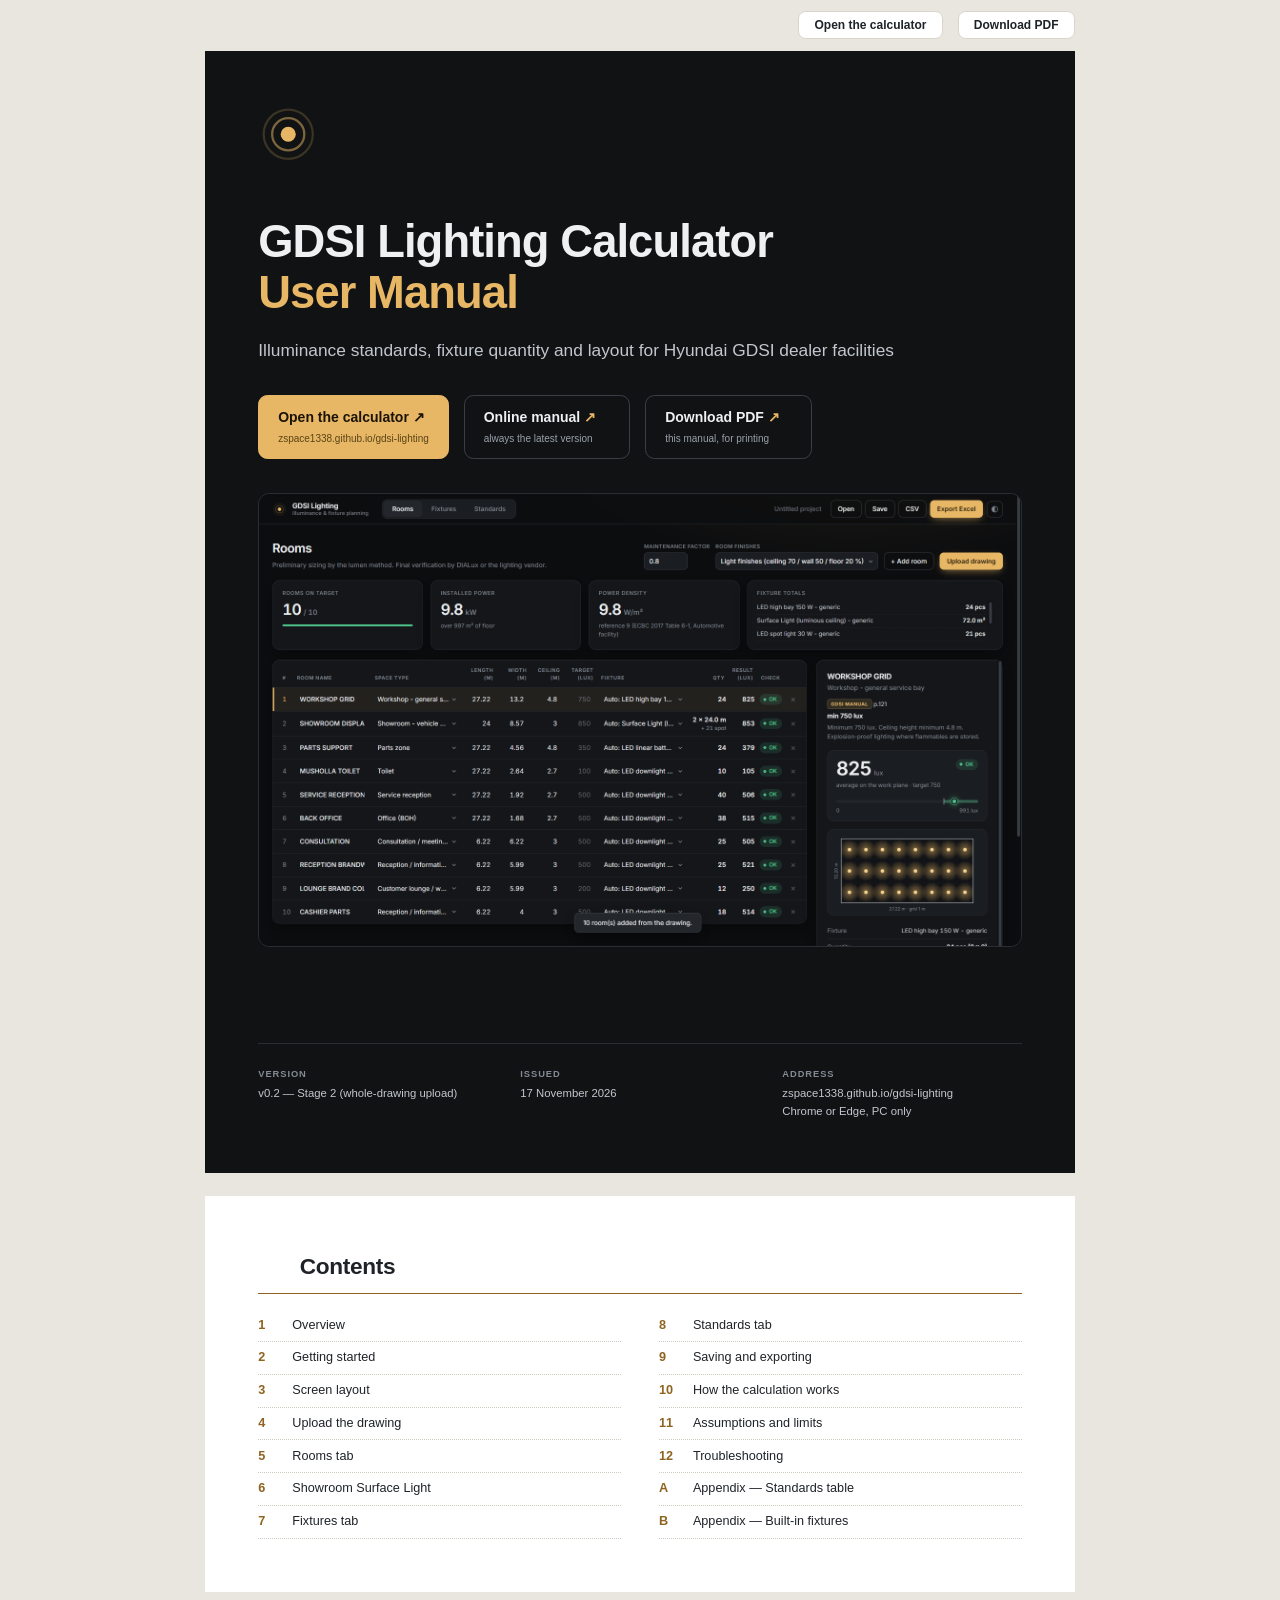
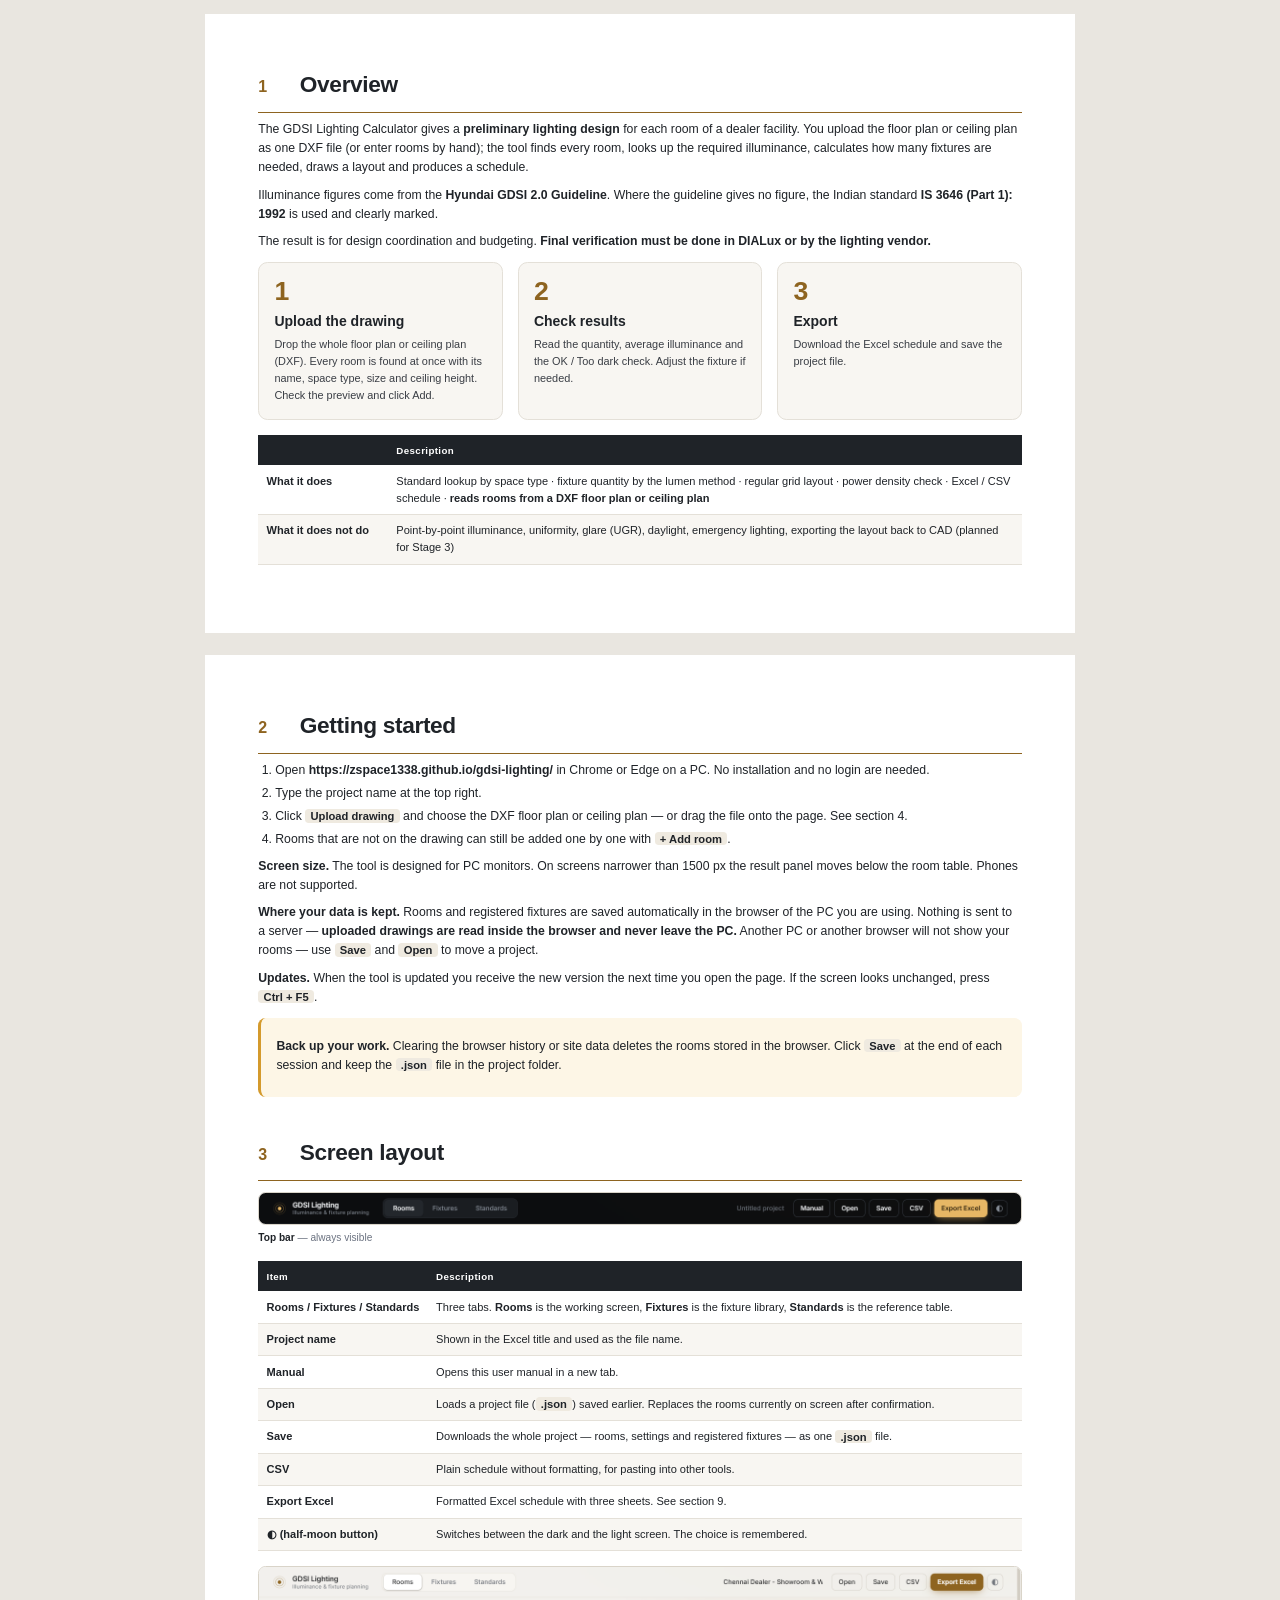
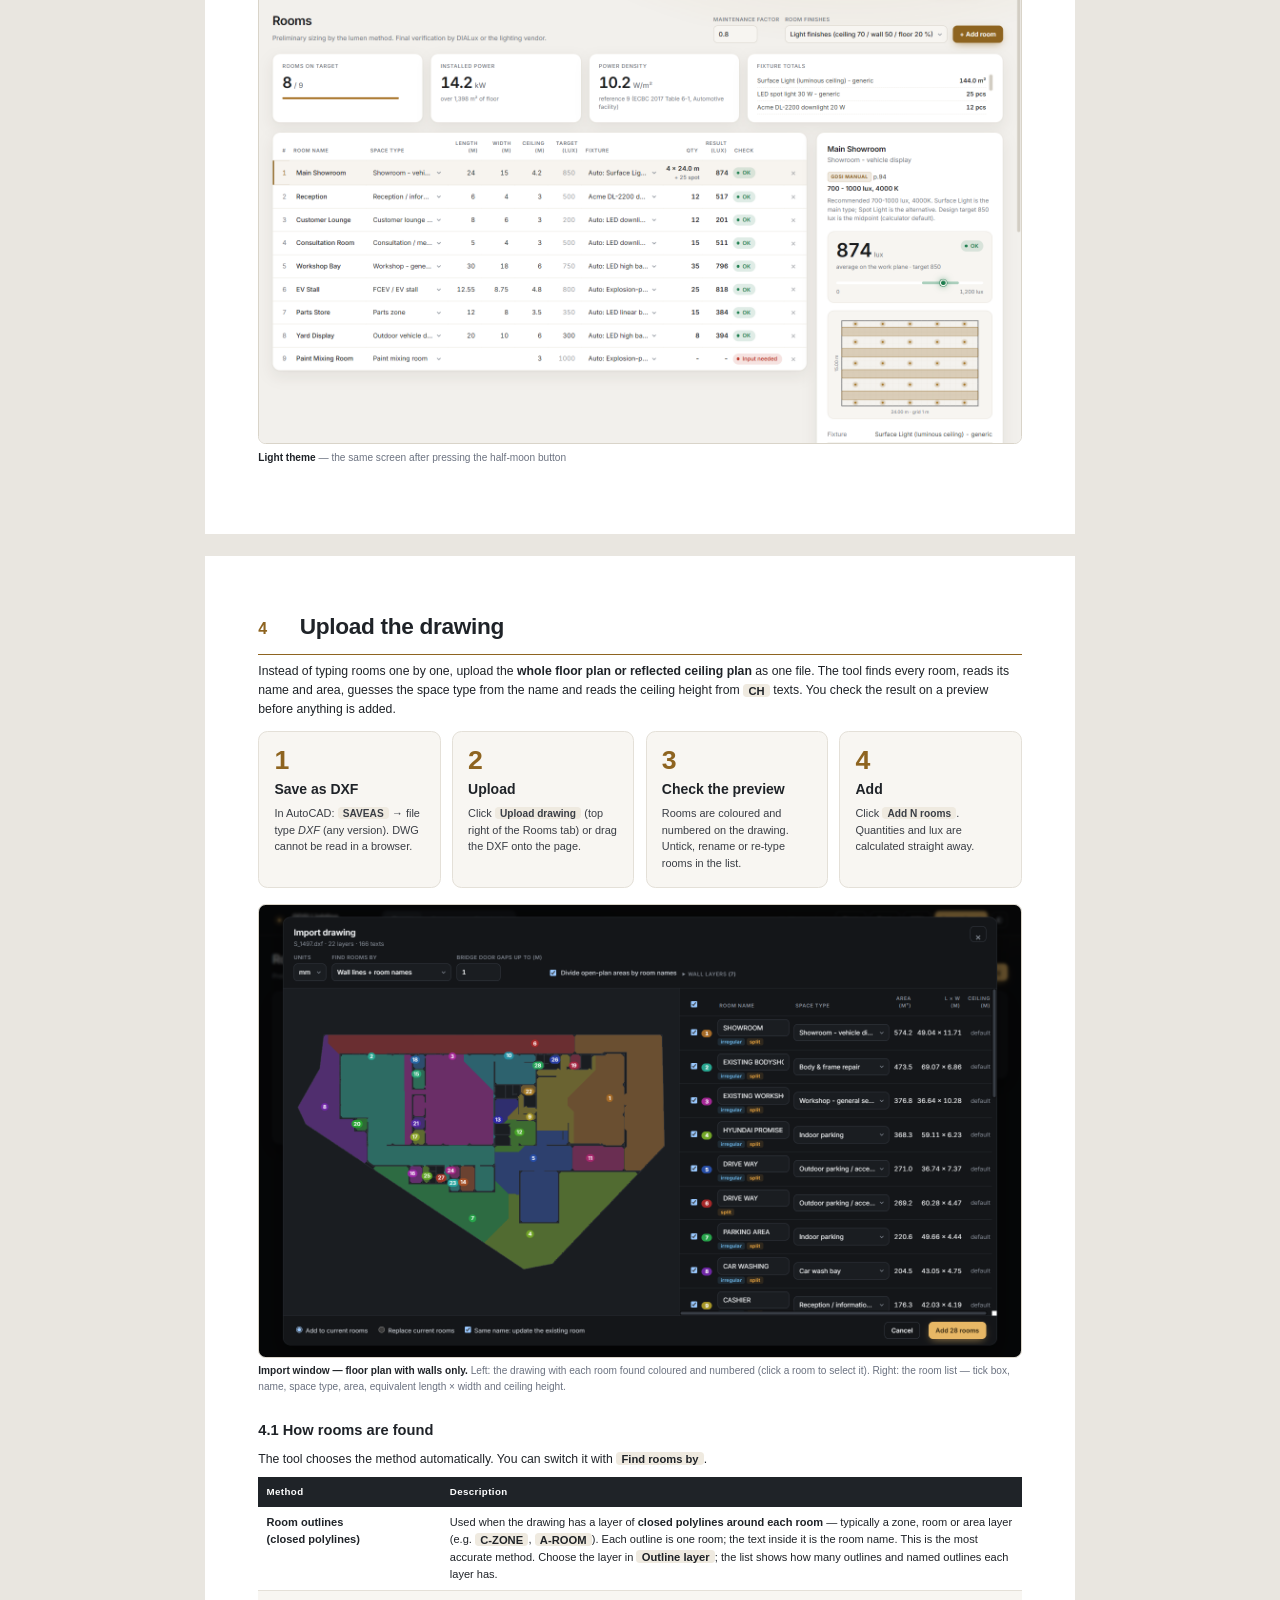
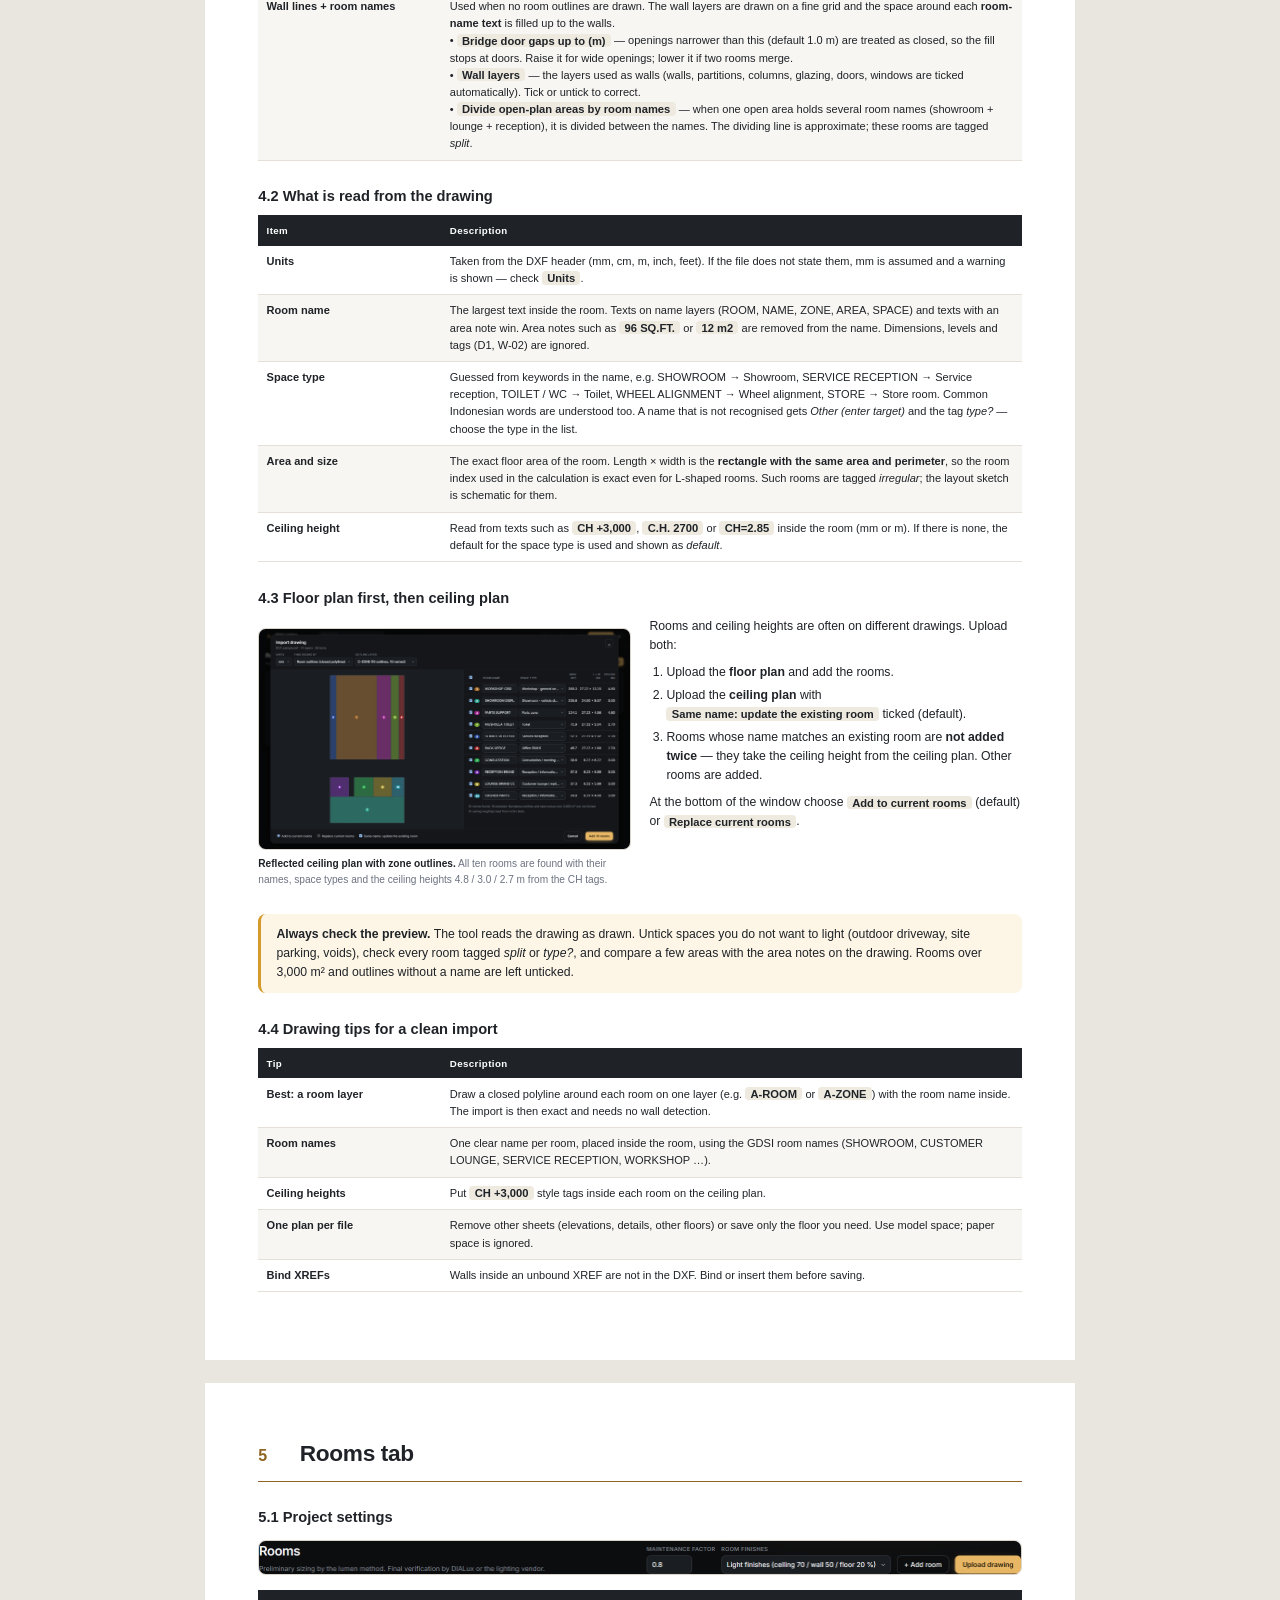
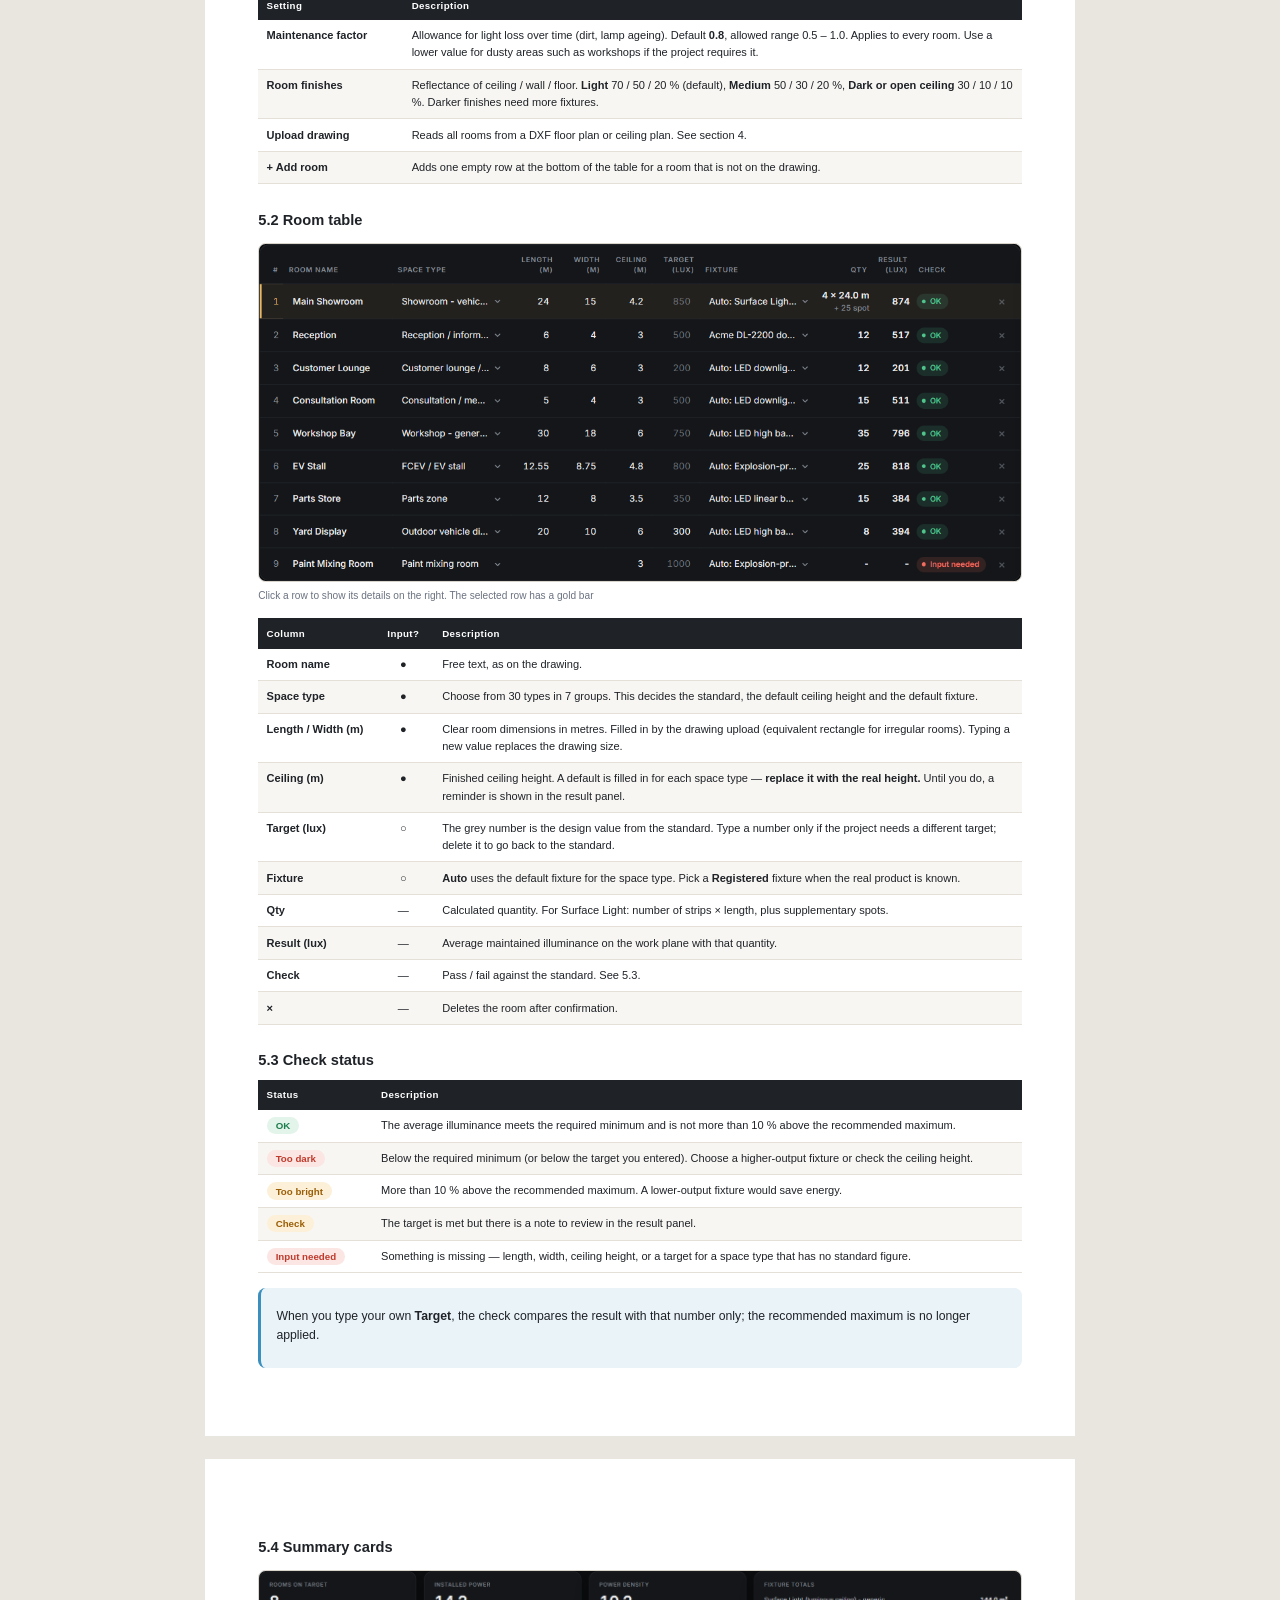
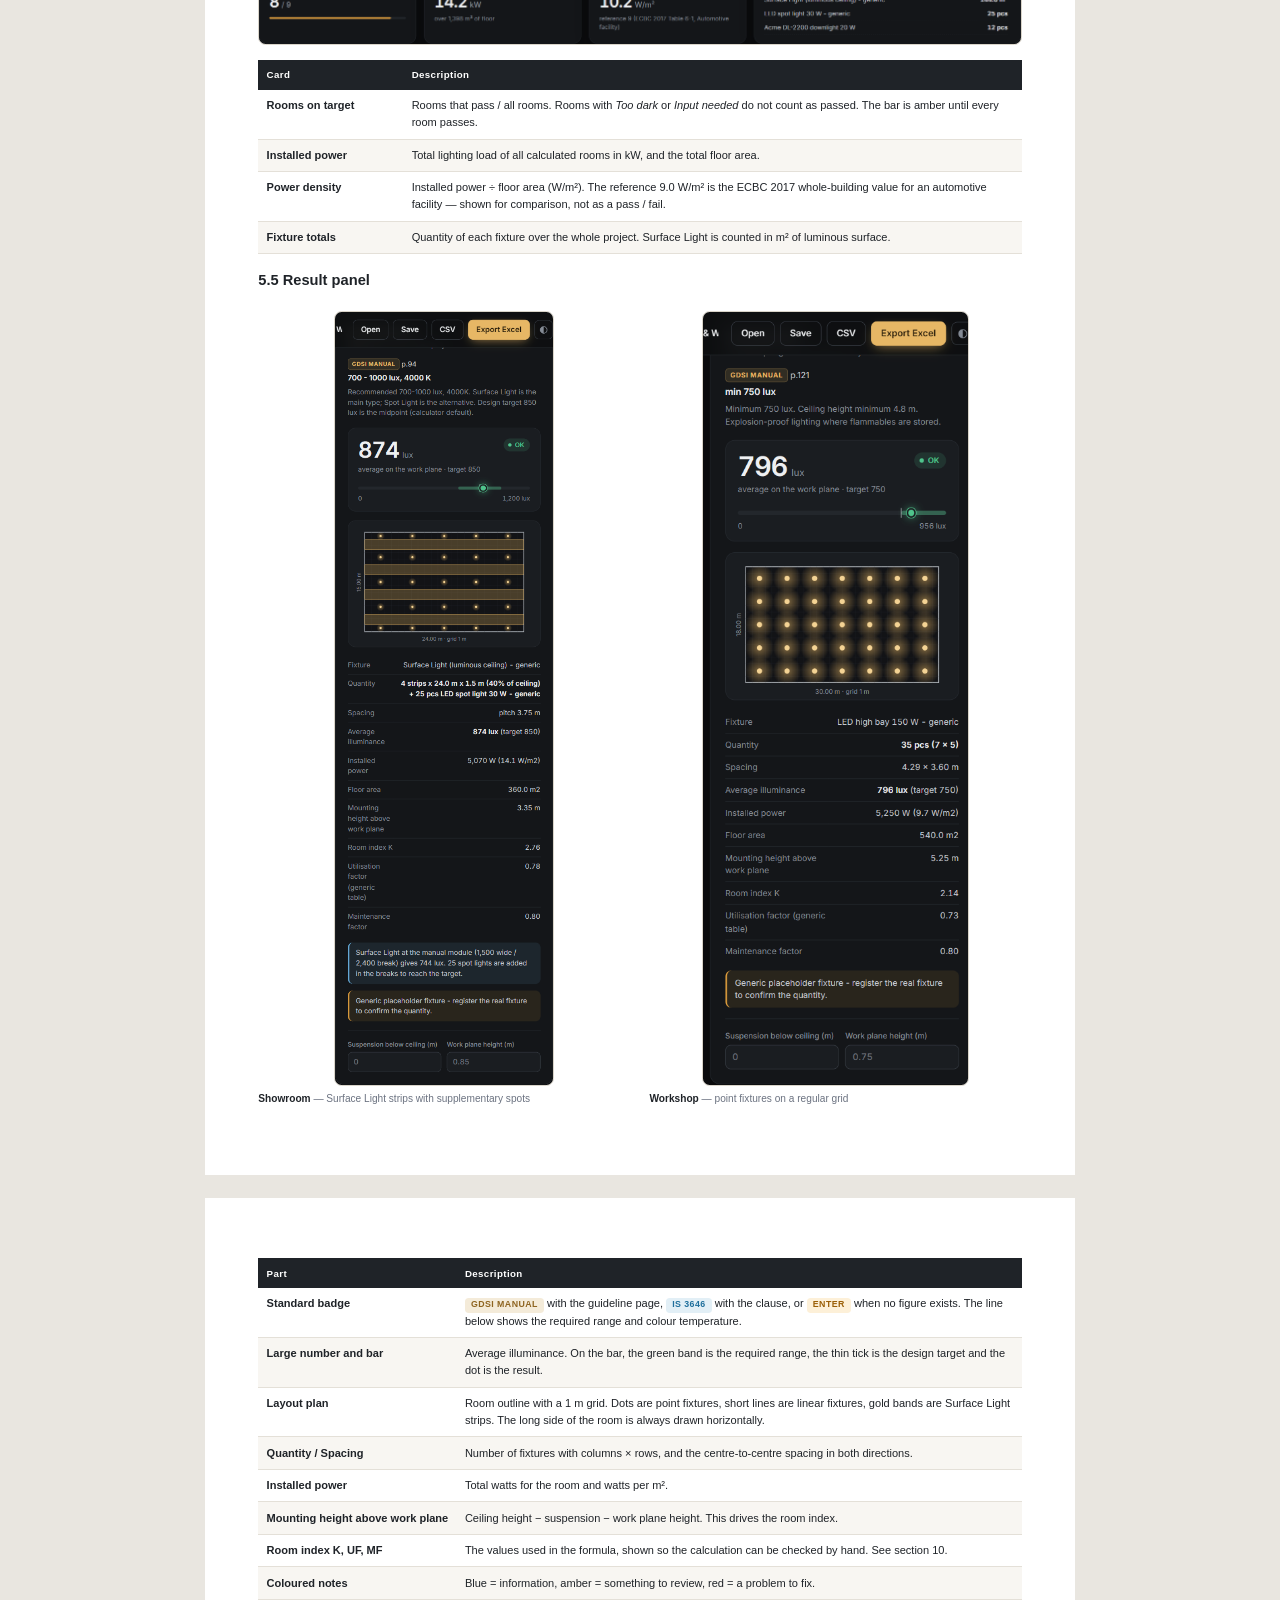
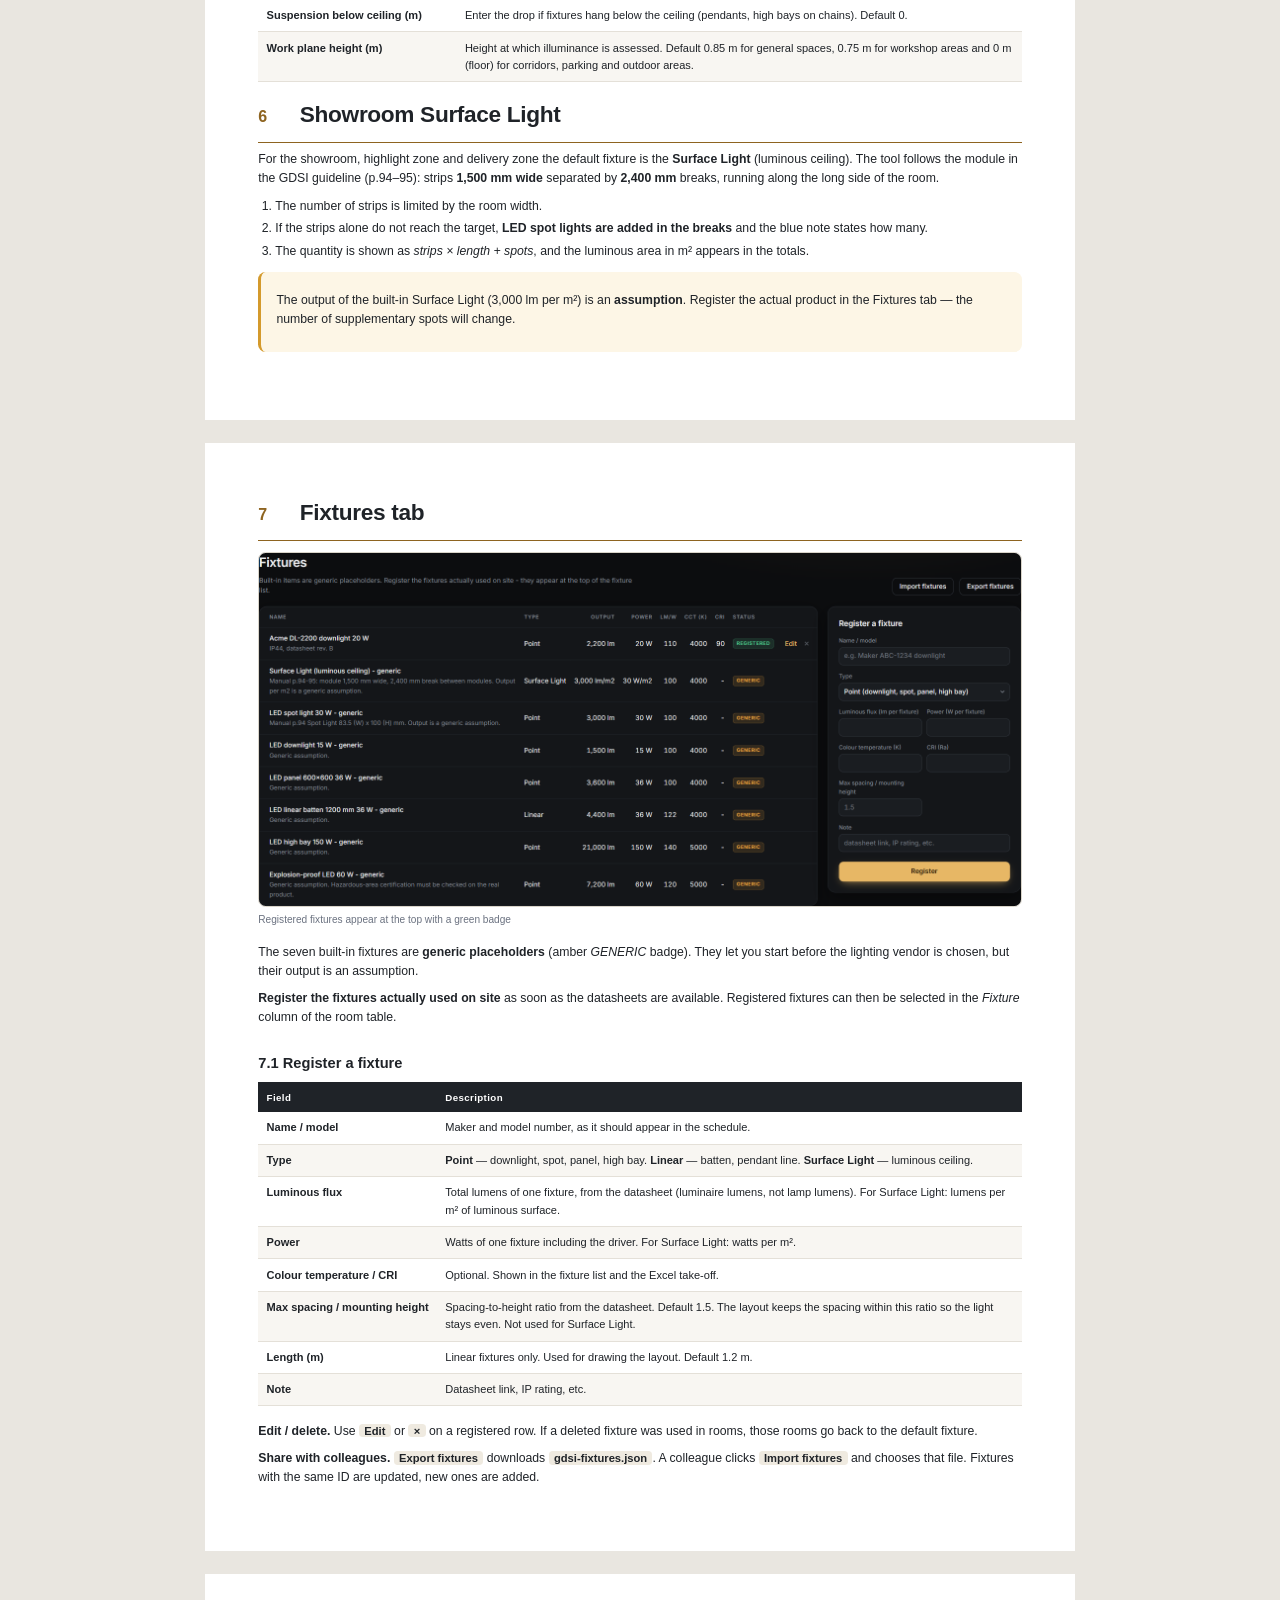
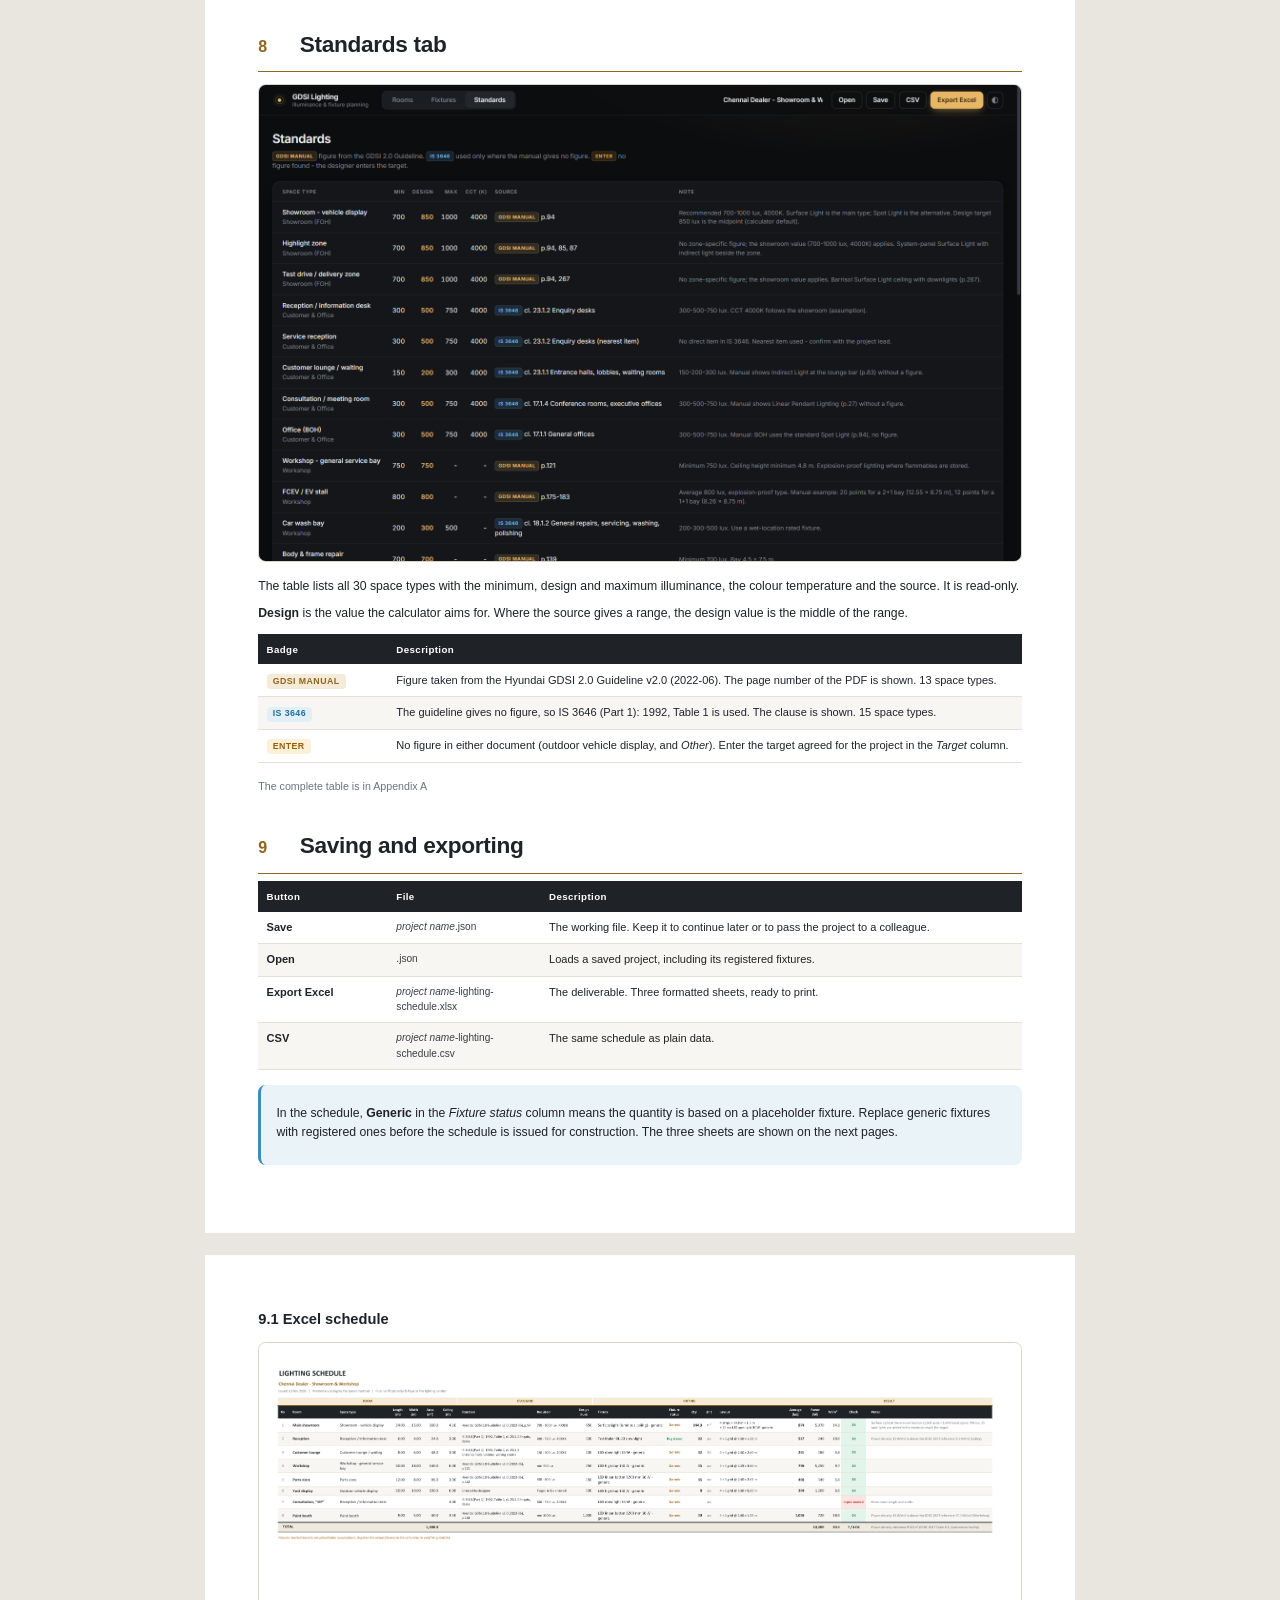
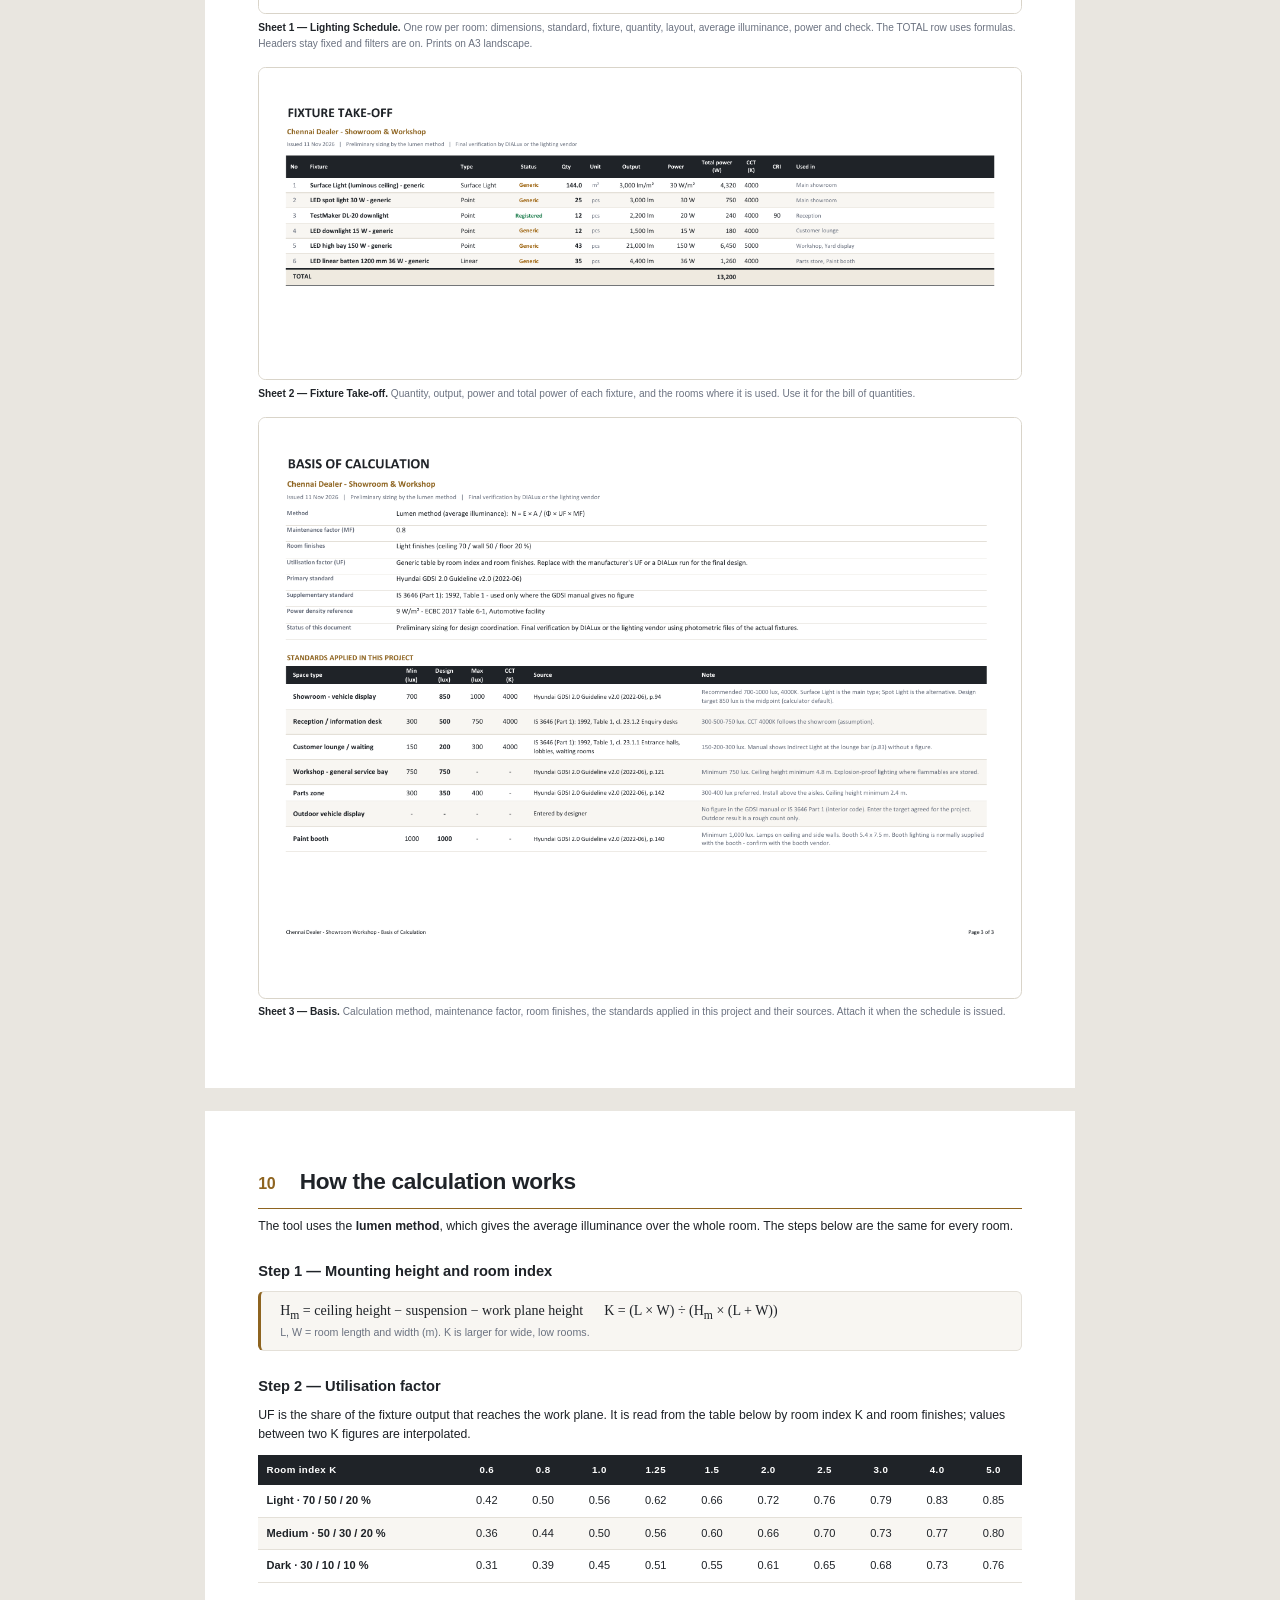
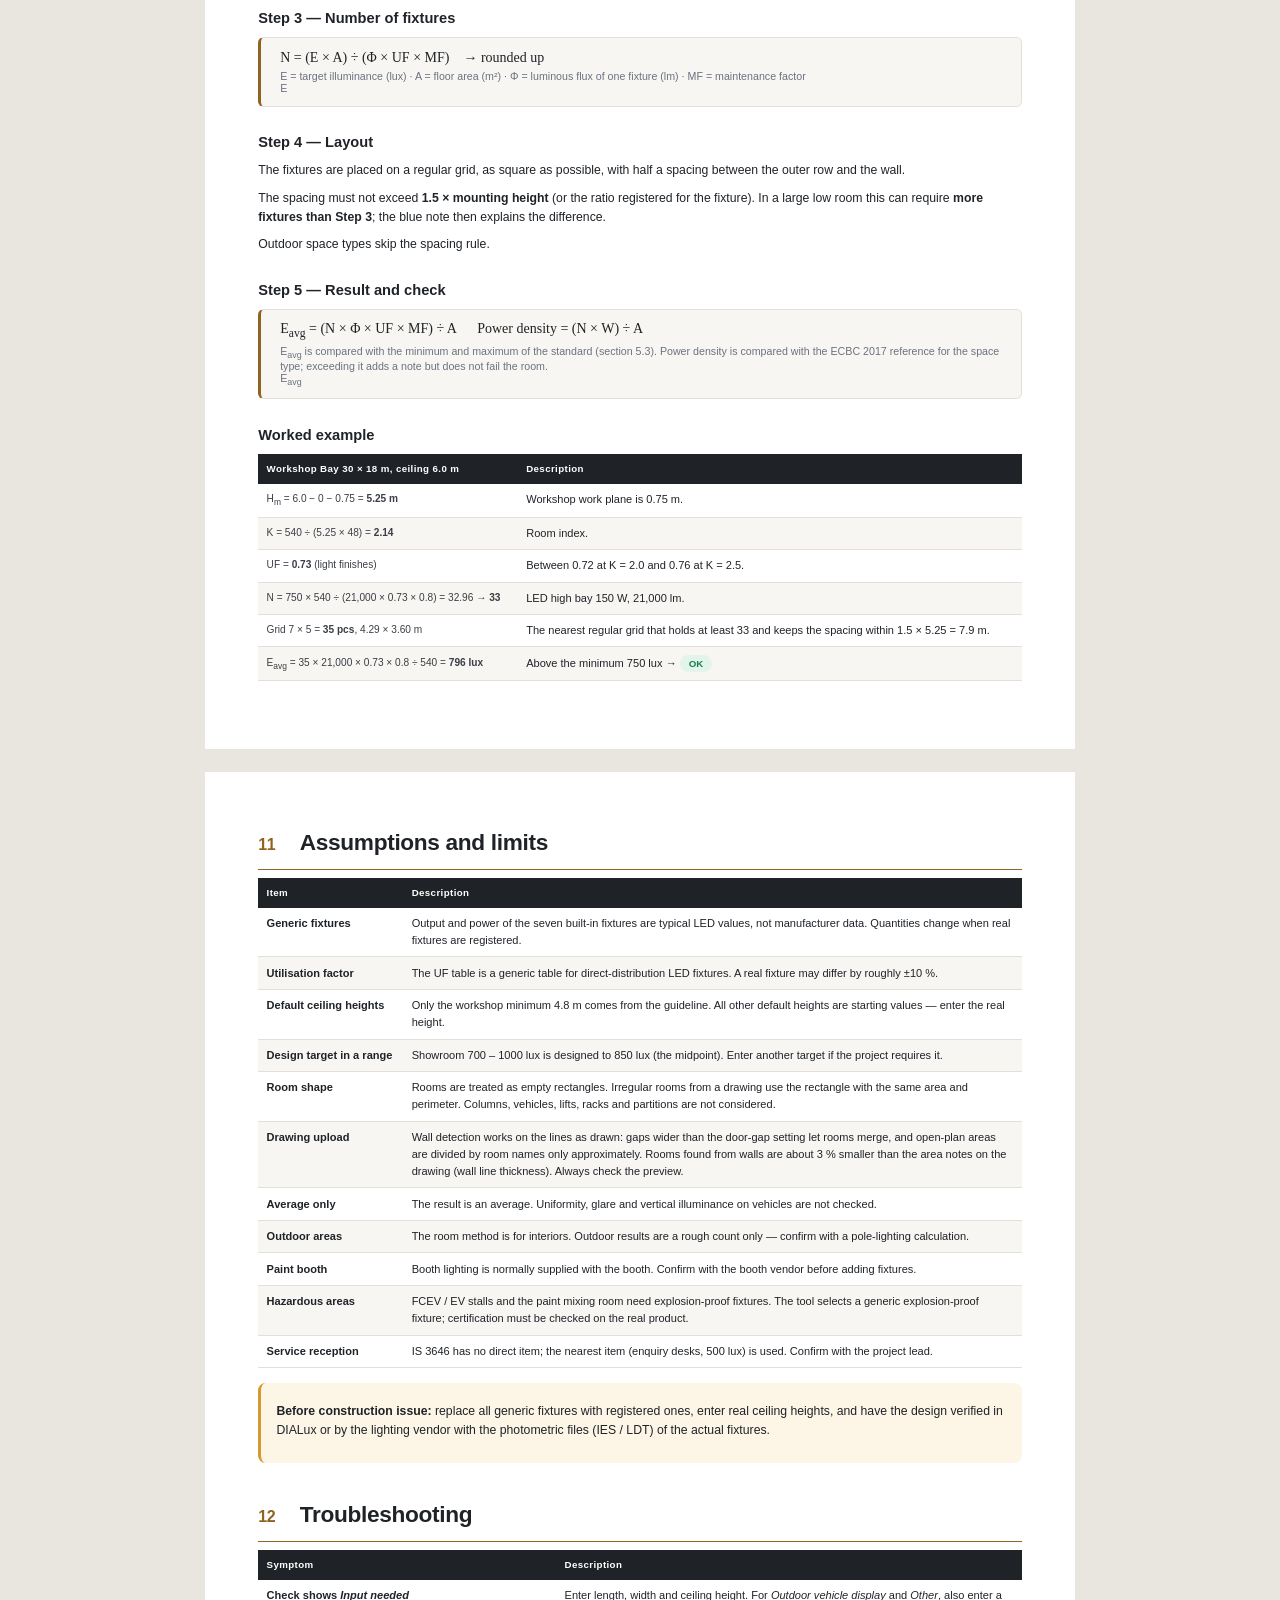
==== commit 7ba8ce71: "Manual cover: shortcut buttons to the calculator, the online manual and the PDF Co-Authored-By: Clau" ====
--- a/manual/index.html
+++ b/manual/index.html
@@ -26,7 +26,14 @@
 .cover h1 { font-size: 34pt; line-height: 1.12; font-weight: 600; letter-spacing: -.02em; margin: 14mm 0 0; }
 .cover h1 span { display: block; color: #e7b765; }
 .cover .sub { font-size: 13pt; color: #c2c7ce; margin-top: 5mm; }
-.cover img { width: 100%; border-radius: 3mm; border: .3mm solid #2a2e34; margin-top: 14mm; }
+.cover img { width: 100%; border-radius: 3mm; border: .3mm solid #2a2e34; margin-top: 9mm; }
+.cover .golinks { display: flex; gap: 4mm; margin-top: 8mm; }
+.cover .go { display: flex; flex-direction: column; gap: .6mm; padding: 3mm 5mm; border-radius: 2.5mm; border: .35mm solid #3a3f46; color: #eef0f2; text-decoration: none; min-width: 44mm; }
+.cover .go b { font-size: 10.5pt; font-weight: 600; } .cover .go b::after { content: "  ↗"; color: #e7b765; }
+.cover .go span { font-size: 7.5pt; color: #9aa1ab; }
+.cover .go.primary { background: #e7b765; border-color: #e7b765; color: #1b1305; } .cover .go.primary b::after { color: #1b1305; } .cover .go.primary span { color: #5a4416; }
+.cover .go:hover { border-color: #e7b765; }
+
 .cover .meta { margin-top: auto; display: grid; grid-template-columns: repeat(3, 1fr); gap: 6mm; font-size: 8.5pt; color: #c2c7ce; border-top: .3mm solid #2a2e34; padding-top: 6mm; }
 .cover .meta b { display: block; font-size: 7pt; letter-spacing: .1em; text-transform: uppercase; color: #848b95; font-weight: 600; margin-bottom: 1mm; }
 
@@ -89,6 +96,7 @@
 <svg class="logo" viewbox="0 0 32 32"><circle cx="16" cy="16" fill="none" r="13" stroke="#e7b765" stroke-opacity=".2" stroke-width="1.2"></circle><circle cx="16" cy="16" fill="none" r="8.5" stroke="#e7b765" stroke-opacity=".5" stroke-width="1.2"></circle><circle cx="16" cy="16" fill="#e7b765" r="4"></circle></svg>
 <h1>GDSI Lighting Calculator<span>User Manual</span></h1>
 <div class="sub">Illuminance standards, fixture quantity and layout for Hyundai GDSI dealer facilities</div>
+<div class="golinks"><a class="go primary" href="https://zspace1338.github.io/gdsi-lighting/" target="_blank" rel="noopener"><b>Open the calculator</b><span>zspace1338.github.io/gdsi-lighting</span></a><a class="go" href="https://zspace1338.github.io/gdsi-lighting/manual/" target="_blank" rel="noopener"><b>Online manual</b><span>always the latest version</span></a><a class="go" href="https://zspace1338.github.io/gdsi-lighting/manual/GDSI_Lighting_Calculator_User_Manual_v0.2.pdf" target="_blank" rel="noopener"><b>Download PDF</b><span>this manual, for printing</span></a></div>
 <img alt="" src="img/13-after-import.png"/>
 <div class="meta">
 <div><b>Version</b>v0.2 — Stage 2 (whole-drawing upload)</div>
